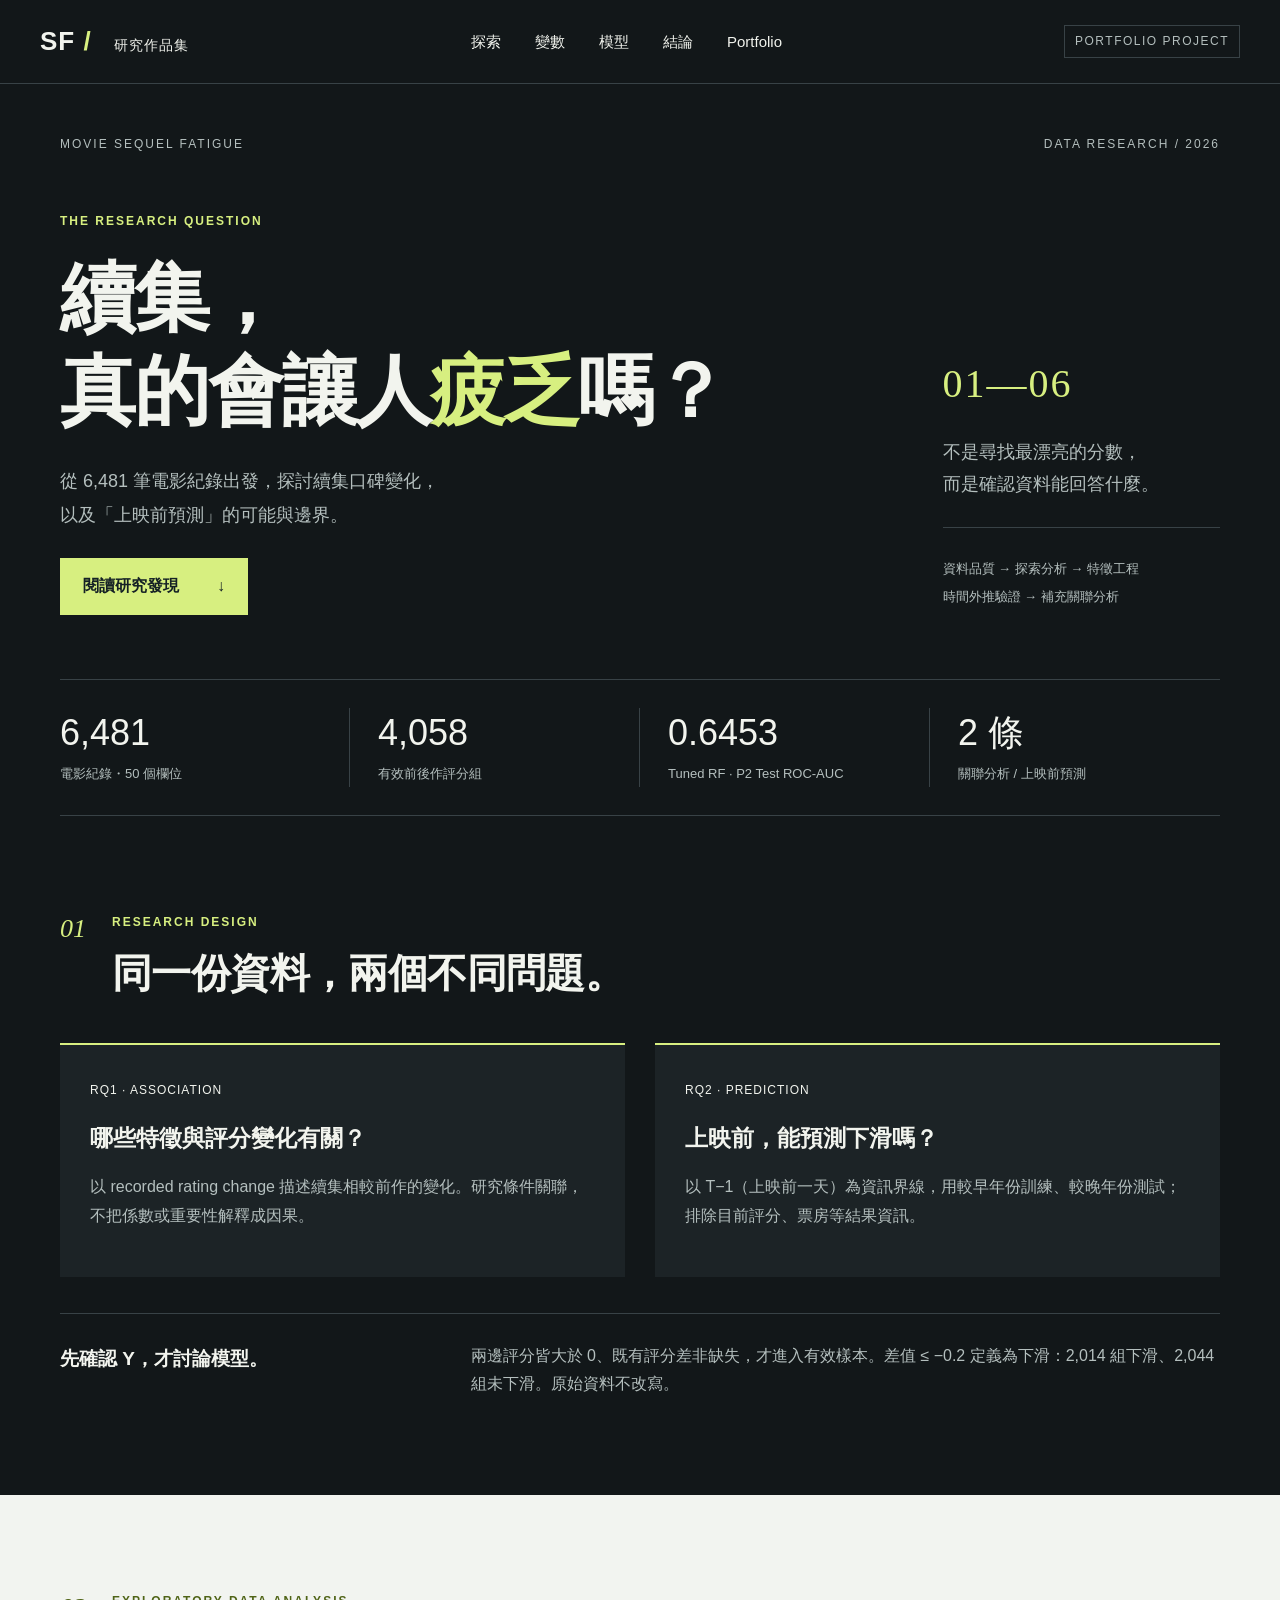
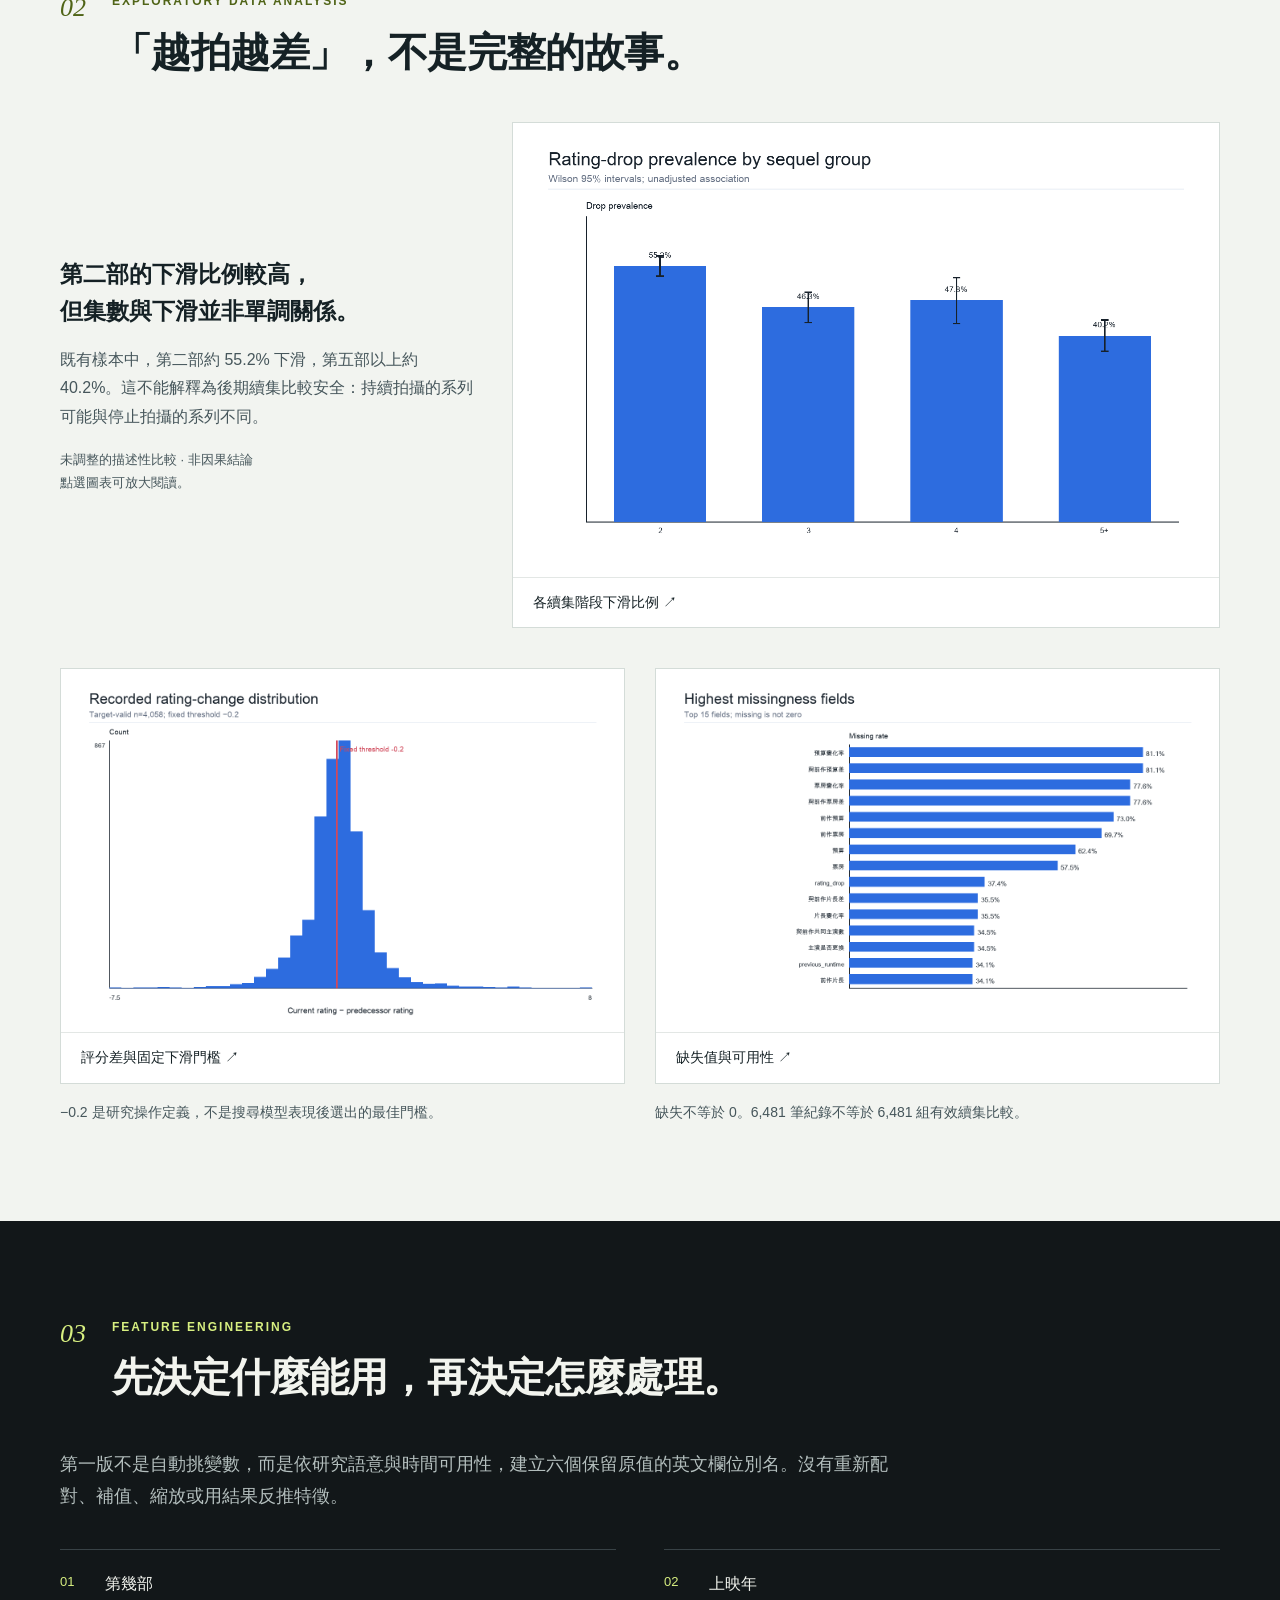
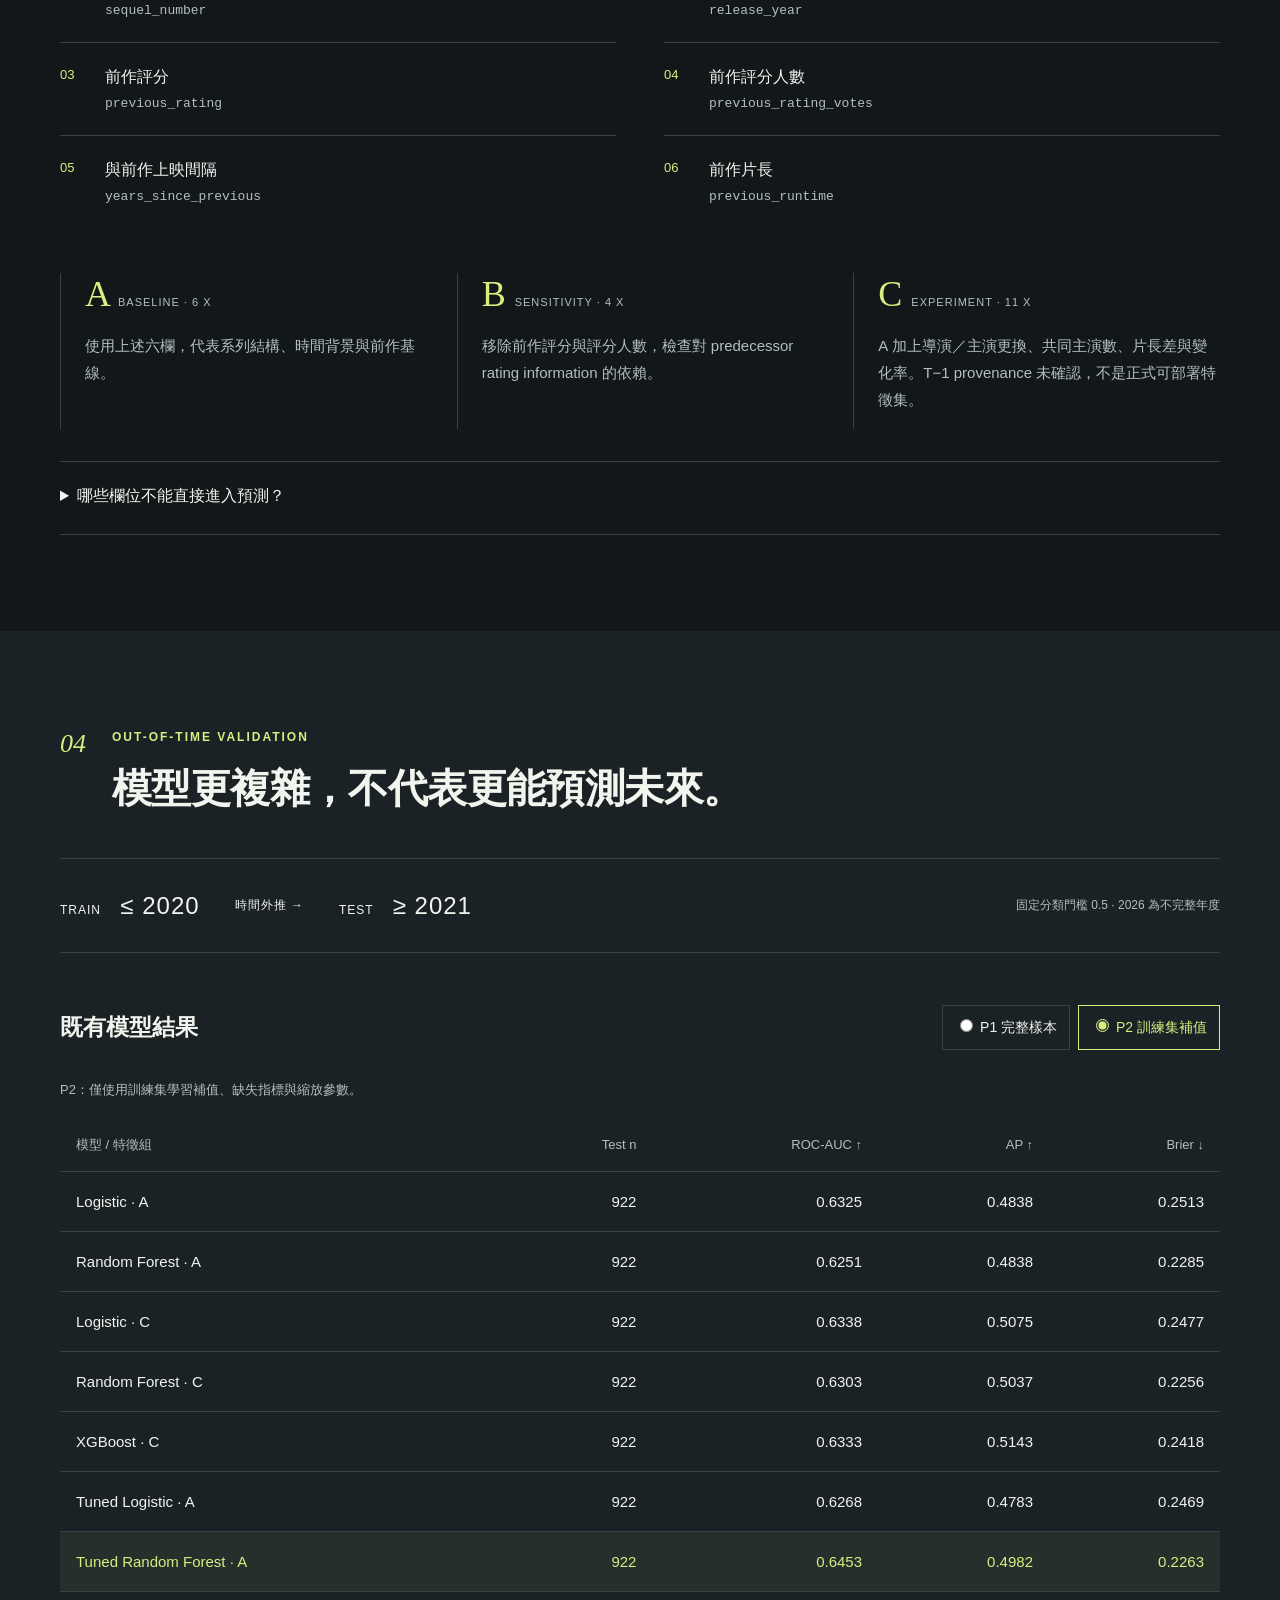
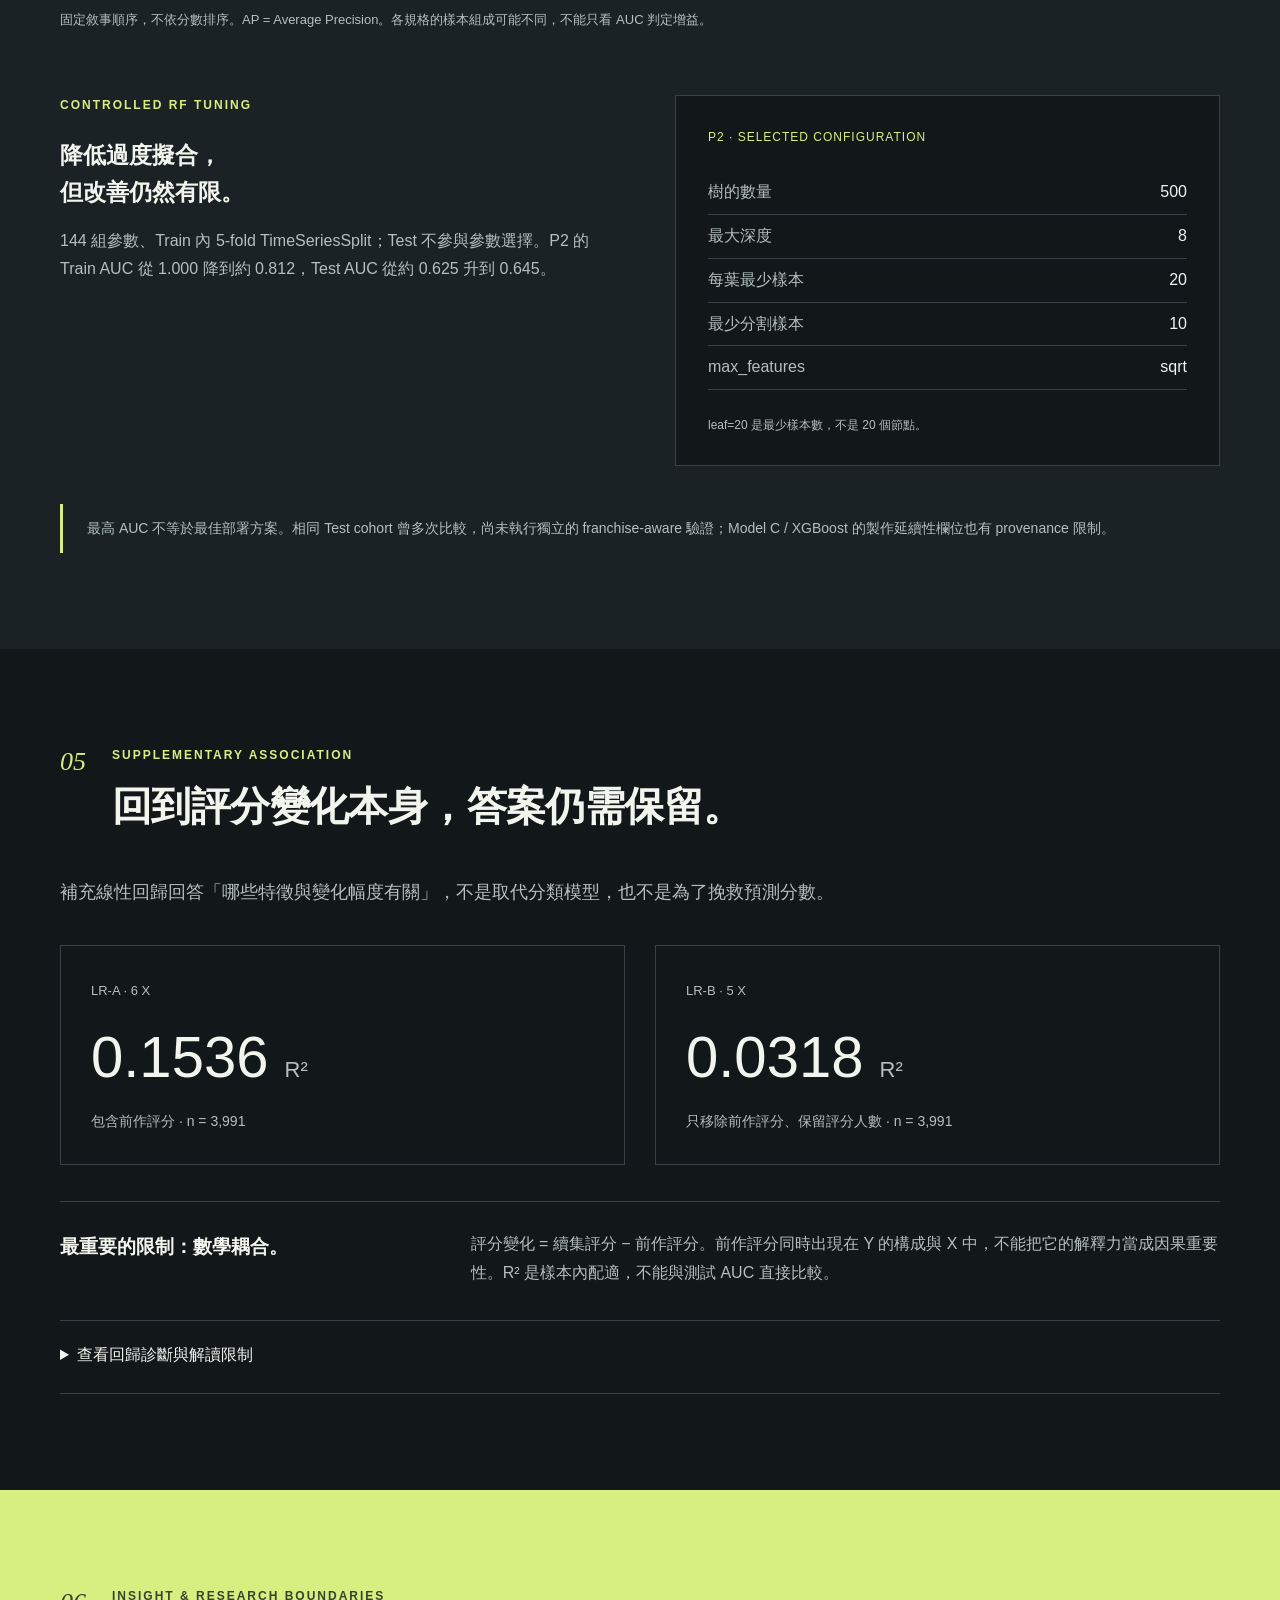
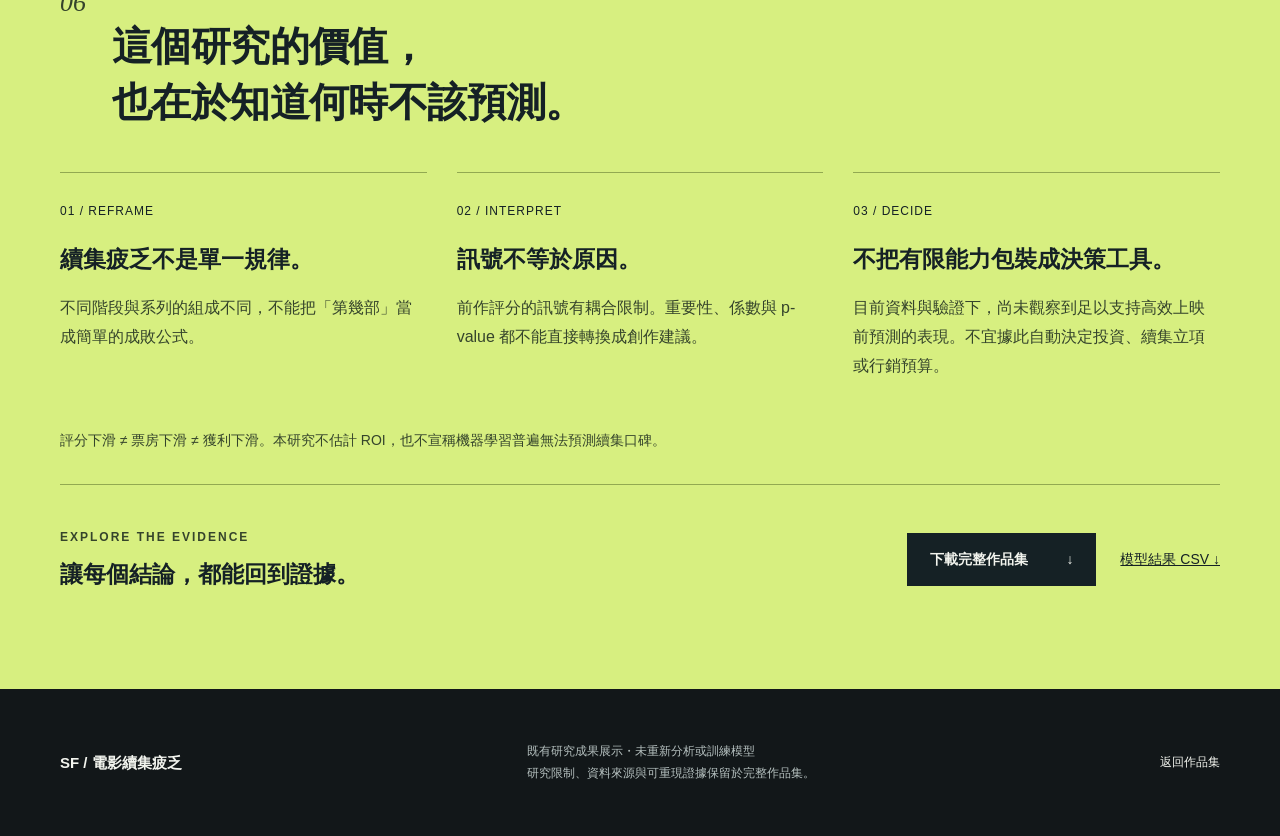
==== projects/movie-sequel-fatigue/index.html @ 96442245 "feat: build personal resume and portfolio website" ====
<!DOCTYPE html>
<html lang="zh-Hant"><head><meta charset="utf-8"><meta name="viewport" content="width=device-width,initial-scale=1"><meta name="description" content="電影續集疲乏資料分析作品集：從資料品質、探索分析到時間外推預測的研究邊界。"><title>電影續集疲乏 — Data Research Portfolio</title><link rel="canonical" href="https://minnggy.github.io/projects/movie-sequel-fatigue/"><meta property="og:type" content="article"><meta property="og:title" content="電影續集疲乏 — Applied ML Research"><meta property="og:description" content="從 6,481 筆電影紀錄探討續集評分變化與上映前預測的可能及邊界。"><link rel="icon" type="image/svg+xml" href="data:image/svg+xml,%3Csvg xmlns='http://www.w3.org/2000/svg' viewBox='0 0 32 32'%3E%3Crect width='32' height='32' rx='6' fill='%23121517'/%3E%3Cpath d='M8 8h16v4H12v3h10v4H12v5H8z' fill='%23d7ef80'/%3E%3C/svg%3E"><link rel="stylesheet" href="style.css"></head>
<body><a class="skip" href="#main">跳至主要內容</a><header><a class="brand" href="../../index.html"><b>SF<span> / </span></b>研究作品集</a><nav aria-label="主要導覽"><a href="#explore">探索</a><a href="#features">變數</a><a href="#models">模型</a><a href="#insight">結論</a><a href="../../index.html">Portfolio</a></nav><span class="preview">PORTFOLIO PROJECT</span></header>
<main id="main"><section class="hero wrap" aria-labelledby="movie-title"><div class="eyebrow">MOVIE SEQUEL FATIGUE <span>DATA RESEARCH / 2026</span></div><div class="hero-grid"><div><p class="chapter">THE RESEARCH QUESTION</p><h1 id="movie-title">續集，<br>真的會讓人<span class="accent">疲乏</span>嗎？</h1><p class="intro">從 6,481 筆電影紀錄出發，探討續集口碑變化，<br class="desktop">以及「上映前預測」的可能與邊界。</p><a class="button" href="#explore">閱讀研究發現 <span>↓</span></a></div><aside class="hero-note" aria-label="研究方法摘要"><div class="big-index">01—06</div><p>不是尋找最漂亮的分數，<br>而是確認資料能回答什麼。</p><div class="note-line"></div><small>資料品質 → 探索分析 → 特徵工程<br>時間外推驗證 → 補充關聯分析</small></aside></div><div class="stats"><div><strong>6,481</strong><span>電影紀錄・50 個欄位</span></div><div><strong>4,058</strong><span>有效前後作評分組</span></div><div><strong>0.6453</strong><span>Tuned RF · P2 Test ROC-AUC</span></div><div><strong>2 條</strong><span>關聯分析 / 上映前預測</span></div></div></section>
<section class="section wrap" id="design"><div class="section-title"><span class="number">01</span><div><p class="chapter">RESEARCH DESIGN</p><h2>同一份資料，兩個不同問題。</h2></div></div><div class="two-col"><article class="text-card"><span class="pill">RQ1 · ASSOCIATION</span><h3>哪些特徵與評分變化有關？</h3><p>以 recorded rating change 描述續集相較前作的變化。研究條件關聯，不把係數或重要性解釋成因果。</p></article><article class="text-card"><span class="pill">RQ2 · PREDICTION</span><h3>上映前，能預測下滑嗎？</h3><p>以 T−1（上映前一天）為資訊界線，用較早年份訓練、較晚年份測試；排除目前評分、票房等結果資訊。</p></article></div><div class="rule"><strong>先確認 Y，才討論模型。</strong><p>兩邊評分皆大於 0、既有評分差非缺失，才進入有效樣本。差值 ≤ −0.2 定義為下滑：2,014 組下滑、2,044 組未下滑。原始資料不改寫。</p></div></section>
<section class="section light" id="explore"><div class="wrap"><div class="section-title"><span class="number">02</span><div><p class="chapter">EXPLORATORY DATA ANALYSIS</p><h2>「越拍越差」，不是完整的故事。</h2></div></div><div class="chart-layout"><div class="chart-copy"><h3>第二部的下滑比例較高，<br>但集數與下滑並非單調關係。</h3><p>既有樣本中，第二部約 55.2% 下滑，第五部以上約 40.2%。這不能解釋為後期續集比較安全：持續拍攝的系列可能與停止拍攝的系列不同。</p><p class="source">未調整的描述性比較 · 非因果結論<br>點選圖表可放大閱讀。</p></div><button type="button" class="chart" data-zoom="assets/09_sequel_group_drop_prevalence.png" aria-label="放大各續集階段的下滑比例圖"><img src="assets/09_sequel_group_drop_prevalence.png" width="1400" height="900" alt="第二部下滑約55.2%、第三部46.3%、第四部47.8%、第五部以上40.2%；含Wilson 95%區間"><span>各續集階段下滑比例 ↗</span></button></div><div class="two-col chart-row"><figure><button type="button" class="chart" data-zoom="assets/05_rating_change_distribution.png" aria-label="放大評分差分布"><img loading="lazy" src="assets/05_rating_change_distribution.png" alt="既有評分差分布，標記固定負0.2門檻"><span>評分差與固定下滑門檻 ↗</span></button><figcaption>−0.2 是研究操作定義，不是搜尋模型表現後選出的最佳門檻。</figcaption></figure><figure><button type="button" class="chart" data-zoom="assets/04_missingness_overview.png" aria-label="放大缺失值概況"><img loading="lazy" src="assets/04_missingness_overview.png" alt="各欄位缺失值概況"><span>缺失值與可用性 ↗</span></button><figcaption>缺失不等於 0。6,481 筆紀錄不等於 6,481 組有效續集比較。</figcaption></figure></div></div></section>
<section class="section wrap" id="features"><div class="section-title"><span class="number">03</span><div><p class="chapter">FEATURE ENGINEERING</p><h2>先決定什麼能用，再決定怎麼處理。</h2></div></div><p class="lead">第一版不是自動挑變數，而是依研究語意與時間可用性，建立六個保留原值的英文欄位別名。沒有重新配對、補值、縮放或用結果反推特徵。</p><div class="feature-list"><div><span>01</span><strong>第幾部</strong><code>sequel_number</code></div><div><span>02</span><strong>上映年</strong><code>release_year</code></div><div><span>03</span><strong>前作評分</strong><code>previous_rating</code></div><div><span>04</span><strong>前作評分人數</strong><code>previous_rating_votes</code></div><div><span>05</span><strong>與前作上映間隔</strong><code>years_since_previous</code></div><div><span>06</span><strong>前作片長</strong><code>previous_runtime</code></div></div><div class="three-col model-cards"><article><b>A <small>BASELINE · 6 X</small></b><p>使用上述六欄，代表系列結構、時間背景與前作基線。</p></article><article><b>B <small>SENSITIVITY · 4 X</small></b><p>移除前作評分與評分人數，檢查對 predecessor rating information 的依賴。</p></article><article><b>C <small>EXPERIMENT · 11 X</small></b><p>A 加上導演／主演更換、共同主演數、片長差與變化率。T−1 provenance 未確認，不是正式可部署特徵集。</p></article></div><details><summary>哪些欄位不能直接進入預測？</summary><p>目前評分、評分人數、人氣、票房、rating change、target flags 與 legacy target 不能作為 X。系列 ID 僅作分組識別；財務定義與製作延續性的時間來源仍有限制。前作評分具有數學耦合，必須搭配敏感度解釋。</p></details></section>
<section class="section models" id="models"><div class="wrap"><div class="section-title"><span class="number">04</span><div><p class="chapter">OUT-OF-TIME VALIDATION</p><h2>模型更複雜，不代表更能預測未來。</h2></div></div><div class="split-band"><span>TRAIN <strong>≤ 2020</strong></span><span class="split-divider">時間外推 →</span><span>TEST <strong>≥ 2021</strong></span><small>固定分類門檻 0.5 · 2026 為不完整年度</small></div><div class="table-head"><h3>既有模型結果</h3><fieldset><legend class="sr-only">Preprocessing strategy</legend><label><input type="radio" name="strategy" value="P1"> P1 完整樣本</label><label><input type="radio" name="strategy" value="P2" checked> P2 訓練集補值</label></fieldset></div><p id="strategy-note" class="source" aria-live="polite">P2：僅使用訓練集學習補值、缺失指標與縮放參數。</p><section class="table-scroll" tabindex="0" aria-label="模型測試結果，可橫向捲動"><table><thead><tr><th>模型 / 特徵組</th><th>Test n</th><th>ROC-AUC ↑</th><th>AP ↑</th><th>Brier ↓</th></tr></thead><tbody id="results"></tbody></table></section><p class="source">固定敘事順序，不依分數排序。AP = Average Precision。各規格的樣本組成可能不同，不能只看 AUC 判定增益。</p><div class="two-col tuning"><div><p class="chapter">CONTROLLED RF TUNING</p><h3>降低過度擬合，<br>但改善仍然有限。</h3><p>144 組參數、Train 內 5-fold TimeSeriesSplit；Test 不參與參數選擇。P2 的 Train AUC 從 1.000 降到約 0.812，Test AUC 從約 0.625 升到 0.645。</p></div><div class="parameter-box"><span>P2 · SELECTED CONFIGURATION</span><dl><div><dt>樹的數量</dt><dd>500</dd></div><div><dt>最大深度</dt><dd>8</dd></div><div><dt>每葉最少樣本</dt><dd>20</dd></div><div><dt>最少分割樣本</dt><dd>10</dd></div><div><dt>max_features</dt><dd>sqrt</dd></div></dl><small>leaf=20 是最少樣本數，不是 20 個節點。</small></div></div><aside class="caution" aria-label="模型限制">最高 AUC 不等於最佳部署方案。相同 Test cohort 曾多次比較，尚未執行獨立的 franchise-aware 驗證；Model C / XGBoost 的製作延續性欄位也有 provenance 限制。</aside></div></section>
<section class="section wrap" id="association"><div class="section-title"><span class="number">05</span><div><p class="chapter">SUPPLEMENTARY ASSOCIATION</p><h2>回到評分變化本身，答案仍需保留。</h2></div></div><p class="lead">補充線性回歸回答「哪些特徵與變化幅度有關」，不是取代分類模型，也不是為了挽救預測分數。</p><div class="two-col fit-cards"><article><span>LR-A · 6 X</span><strong>0.1536 <small>R²</small></strong><p>包含前作評分 · n = 3,991</p></article><article><span>LR-B · 5 X</span><strong>0.0318 <small>R²</small></strong><p>只移除前作評分、保留評分人數 · n = 3,991</p></article></div><div class="rule"><strong>最重要的限制：數學耦合。</strong><p>評分變化 = 續集評分 − 前作評分。前作評分同時出現在 Y 的構成與 X 中，不能把它的解釋力當成因果重要性。R² 是樣本內配適，不能與測試 AUC 直接比較。</p></div><details><summary>查看回歸診斷與解讀限制</summary><p>既有診斷顯示異質變異、厚尾殘差、高影響觀測與同系列重複資料。小 p-value 不等於重要效果，低 R² 也不等於不存在關聯。</p><button type="button" class="chart" data-zoom="assets/lr_a_diagnostics.png" aria-label="放大線性回歸诊斷圖"><img loading="lazy" src="assets/lr_a_diagnostics.png" alt="LR-A residual versus fitted、Q-Q與影響值等診斷圖"></button></details></section>
<section class="section conclusion" id="insight"><div class="wrap"><div class="section-title"><span class="number">06</span><div><p class="chapter">INSIGHT &amp; RESEARCH BOUNDARIES</p><h2>這個研究的價值，<br>也在於知道何時不該預測。</h2></div></div><div class="three-col"><article><span>01 / REFRAME</span><h3>續集疲乏不是單一規律。</h3><p>不同階段與系列的組成不同，不能把「第幾部」當成簡單的成敗公式。</p></article><article><span>02 / INTERPRET</span><h3>訊號不等於原因。</h3><p>前作評分的訊號有耦合限制。重要性、係數與 p-value 都不能直接轉換成創作建議。</p></article><article><span>03 / DECIDE</span><h3>不把有限能力包裝成決策工具。</h3><p>目前資料與驗證下，尚未觀察到足以支持高效上映前預測的表現。不宜據此自動決定投資、續集立項或行銷預算。</p></article></div><p class="conclusion-note">評分下滑 ≠ 票房下滑 ≠ 獲利下滑。本研究不估計 ROI，也不宣稱機器學習普遍無法預測續集口碑。</p><div class="downloads"><div><p class="chapter">EXPLORE THE EVIDENCE</p><h3>讓每個結論，都能回到證據。</h3></div><a class="button" href="downloads/movie_sequel_fatigue_portfolio_v1.zip" download>下載完整作品集 <span>↓</span></a><a class="text-link" href="downloads/portfolio_model_comparison.csv" download>模型結果 CSV ↓</a></div></div></section></main>
<footer class="wrap"><b>SF / 電影續集疲乏</b><p>既有研究成果展示・未重新分析或訓練模型<br>研究限制、資料來源與可重現證據保留於完整作品集。</p><a href="../../index.html">返回作品集</a></footer><dialog id="zoom"><form method="dialog"><button type="submit" class="close" aria-label="關閉放大圖">關閉 ×</button></form><img id="zoom-image" src="assets/09_sequel_group_drop_prevalence.png" alt=""><p>原始研究圖表 · 按 Esc 或關閉返回</p></dialog><script src="results.js"></script><script src="app.js"></script></body></html>
---- projects/movie-sequel-fatigue/style.css ----
:root{--bg:#121719;--panel:#1c2326;--ink:#f2f4ee;--muted:#b4bfbe;--line:#384246;--accent:#d7ef80;--light:#f2f4f0;--dark:#152125}*{box-sizing:border-box}html{scroll-behavior:smooth;scroll-padding-top:100px}body{margin:0;background:var(--bg);color:var(--ink);font-family:-apple-system,BlinkMacSystemFont,"PingFang TC","Noto Sans TC",sans-serif;font-size:16px;line-height:1.8}a{color:inherit;text-decoration:none}button,input,summary{cursor:pointer}button{font:inherit}a,button,summary{transition:background .18s,color .18s}a:focus-visible,button:focus-visible,summary:focus-visible,input:focus-visible,[tabindex]:focus-visible{outline:3px solid #7fafff;outline-offset:5px}a:hover{color:var(--accent)}.wrap{max-width:1240px;margin:auto;padding-left:40px;padding-right:40px}header{height:84px;display:flex;align-items:center;justify-content:space-between;padding:0 40px;border-bottom:1px solid var(--line);background:var(--bg);position:sticky;top:0;z-index:4}.brand{font-size:14px;letter-spacing:1px}.brand b{font-size:26px;margin-right:14px}.brand span{color:var(--accent)}nav{display:flex;gap:34px}nav a{padding:12px 0;font-size:15px}.preview{font-size:12px;letter-spacing:1.5px;color:var(--muted);border:1px solid var(--line);padding:5px 10px}.hero{padding-top:50px;padding-bottom:0}.eyebrow{display:flex;justify-content:space-between;font-size:12px;letter-spacing:2px;color:var(--muted)}.hero-grid{display:grid;grid-template-columns:3fr 1fr;gap:50px;align-items:end;padding:55px 0 64px}.chapter{font-size:12px;letter-spacing:2px;color:var(--accent);margin:0 0 20px;font-weight:600}h1{font-size:clamp(44px,5.9vw,78px);line-height:1.23;letter-spacing:-2px;margin:0;font-weight:750}.accent{color:var(--accent)}.intro{color:var(--muted);margin:26px 0;font-size:18px;line-height:1.9}.button{display:inline-flex;align-items:center;gap:38px;padding:13px 22px;background:var(--accent);color:var(--dark);font-weight:650;border:1px solid var(--accent)}.button:hover{background:#e9ffab;color:var(--dark)}.hero-note{padding-bottom:4px}.big-index{font-size:40px;font-family:Georgia,serif;color:var(--accent);letter-spacing:2px}.hero-note p{font-size:18px}.hero-note small{font-size:13px;color:var(--muted)}.note-line{height:1px;background:var(--line);margin:26px 0}.stats{border-top:1px solid var(--line);border-bottom:1px solid var(--line);display:grid;grid-template-columns:repeat(4,1fr);padding:28px 0}.stats div{padding:0 28px;border-right:1px solid var(--line)}.stats div:first-child{padding-left:0}.stats div:last-child{border:0}.stats strong{display:block;font-size:36px;line-height:1.4;font-weight:500;font-variant-numeric:tabular-nums}.stats span{font-size:13px;color:var(--muted)}.section{padding-top:96px;padding-bottom:96px}.section-title{display:flex;align-items:flex-start;gap:26px;margin-bottom:42px}.number{font:italic 26px Georgia,serif;color:var(--accent);padding-top:2px}.section-title .chapter{margin-bottom:12px}h2{font-size:clamp(28px,3.1vw,42px);line-height:1.4;font-weight:600;margin:0;letter-spacing:-.6px}h3{font-size:23px;line-height:1.6;font-weight:600;margin:16px 0}.two-col{display:grid;grid-template-columns:1fr 1fr;gap:30px}.three-col{display:grid;grid-template-columns:repeat(3,1fr);gap:30px}.text-card{padding:30px;background:var(--panel);border-top:2px solid var(--accent)}p{margin:16px 0;color:var(--muted)}.pill{font-size:12px;letter-spacing:1px}.rule{display:grid;grid-template-columns:1fr 2fr;gap:36px;border-top:1px solid var(--line);padding-top:28px;margin-top:36px}.rule strong{font-size:19px}.rule p{margin:0}.light{background:var(--light);color:var(--dark)}.light .chapter,.light .number{color:#506417}.light p{color:#46565b}.chart-layout{display:grid;grid-template-columns:1fr 1.7fr;gap:36px;align-items:center}.source{font-size:13px;line-height:1.8;color:var(--muted)}.chart{width:100%;background:white;border:1px solid #d4dcd8;padding:0;display:block;text-align:left;color:var(--dark)}.chart img{display:block;width:100%;height:auto}.chart span{display:block;padding:12px 20px;border-top:1px solid #e3e7e5;font-size:14px}.chart:hover{border-color:#53672a;box-shadow:0 8px 22px #14202510}.chart-row{margin-top:40px}.chart-row figure{margin:0}.chart-row .chart img{aspect-ratio:1.55;object-fit:contain}.chart-row figcaption{font-size:14px;color:#46565b;margin-top:16px}.lead{max-width:850px;font-size:18px;margin-bottom:36px}.feature-list{display:grid;grid-template-columns:1fr 1fr;column-gap:48px}.feature-list>div{display:grid;grid-template-columns:30px 1fr;gap:0 15px;padding:20px 0;border-top:1px solid var(--line)}.feature-list span{grid-row:span 2;color:var(--accent);font-size:13px}.feature-list strong{font-weight:500}.feature-list code{font-size:13px;color:var(--muted);overflow-wrap:anywhere}.model-cards{margin-top:45px}.model-cards article{border-left:1px solid var(--line);padding-left:24px}.model-cards b{font:36px Georgia,serif;color:var(--accent)}.model-cards small{font:11px -apple-system,sans-serif;color:var(--muted);letter-spacing:1px}.model-cards p{font-size:15px}.models{background:#1a2225}details{margin-top:32px;border-top:1px solid var(--line);border-bottom:1px solid var(--line);padding:20px 0}summary{min-height:32px}details p{max-width:950px}.split-band{display:flex;gap:35px;align-items:center;border-block:1px solid var(--line);padding:25px 0;margin-bottom:40px}.split-band>span{font-size:12px;letter-spacing:1px}.split-band strong{font-size:24px;margin-left:15px;font-weight:500}.split-band small{margin-left:auto;color:var(--muted);font-size:12px}.table-head{display:flex;align-items:center;justify-content:space-between;gap:20px}fieldset{border:0;display:flex;gap:8px;padding:0;margin:0}fieldset label{font-size:14px;border:1px solid var(--line);padding:9px 12px;cursor:pointer}fieldset label:has(input:checked){color:var(--accent);border-color:var(--accent)}input{accent-color:var(--accent)}.table-scroll{overflow:auto}table{width:100%;border-collapse:collapse;font-variant-numeric:tabular-nums;white-space:nowrap}th{text-align:left;font-size:13px;color:var(--muted);font-weight:400;padding:15px 16px;border-bottom:1px solid var(--line)}td{padding:16px;font-size:15px;border-bottom:1px solid var(--line)}th:not(:first-child),td:not(:first-child){text-align:right}tr.highlight{background:#d7ef8010;color:var(--accent)}.tuning{margin-top:64px;gap:70px}.parameter-box{padding:26px 32px;background:var(--bg);border:1px solid var(--line)}.parameter-box>span{font-size:12px;letter-spacing:1px;color:var(--accent)}dl{margin:20px 0}dl>div{display:flex;justify-content:space-between;border-bottom:1px solid var(--line);padding:7px 0}dt{color:var(--muted)}dd{margin:0}.parameter-box small{font-size:12px;color:var(--muted)}.caution{margin-top:38px;border-left:3px solid var(--accent);padding:12px 24px;font-size:14px;color:var(--muted)}.fit-cards article{padding:30px;border:1px solid var(--line)}.fit-cards article>span{font-size:13px;color:var(--muted)}.fit-cards strong{display:block;font-size:58px;font-weight:400;font-variant-numeric:tabular-nums}.fit-cards small{font-size:22px;color:var(--muted)}.fit-cards p{font-size:14px;margin:0}.conclusion{background:var(--accent);color:var(--dark)}.conclusion .chapter,.conclusion .number,.conclusion p{color:#35442b}.conclusion article>span{font-size:12px;letter-spacing:1px}.conclusion article{border-top:1px solid #92a951;padding-top:23px}.conclusion .conclusion-note{border-bottom:1px solid #92a951;padding-bottom:30px;margin-top:32px;font-size:14px}.downloads{display:flex;align-items:center;gap:24px;margin-top:42px}.downloads>div{margin-right:auto}.downloads h3{margin:0}.downloads .chapter{margin-bottom:8px}.downloads .button{background:var(--dark);color:var(--ink);border-color:var(--dark);font-size:14px}.text-link{font-size:14px;text-decoration:underline}.conclusion a:hover{color:#4b611c}.conclusion .button:hover{background:#33423d;color:white}footer{display:flex;align-items:center;justify-content:space-between;gap:30px;padding-top:36px;padding-bottom:36px}footer b{font-size:15px}footer p,footer a{font-size:12px}dialog{background:#fff;color:var(--dark);border:0;padding:16px;max-width:96vw;width:1400px;max-height:94vh}dialog::backdrop{background:#000c}dialog img{display:block;width:100%;height:auto}dialog p{color:#46565b;font-size:13px}dialog form{position:sticky;top:0;text-align:right}.close{background:var(--bg);color:white;border:0;padding:10px 22px;min-height:44px}.sr-only,.skip{position:absolute;width:1px;height:1px;overflow:hidden;clip-path:inset(50%)}.skip:focus{position:fixed;width:auto;height:auto;clip-path:none;top:10px;left:10px;z-index:10;background:var(--accent);color:var(--dark);padding:10px}@media(max-width:800px){.wrap{padding-left:24px;padding-right:24px}header{padding:0 24px;height:72px}.preview{display:none}nav{gap:18px}.hero-grid{grid-template-columns:1fr;gap:25px;padding:35px 0 40px}.hero-note{display:none}.stats{grid-template-columns:1fr 1fr;row-gap:28px}.stats div{padding:0 20px}.stats div:nth-child(3){padding-left:0}.stats div:nth-child(2){border:0}.stats strong{font-size:30px}.section{padding-top:60px;padding-bottom:60px}.section-title{gap:16px;margin-bottom:28px}.chart-layout,.three-col,.tuning{grid-template-columns:1fr;gap:24px}.chart-copy h3 br{display:none}.two-col{gap:20px}.rule{grid-template-columns:1fr;gap:10px}.split-band{flex-wrap:wrap;gap:16px}.split-band small{margin:0;width:100%}.table-head{display:block}fieldset{flex-wrap:wrap}.downloads{flex-wrap:wrap}.downloads>div{width:100%}.fit-cards strong{font-size:42px}footer{flex-wrap:wrap}.eyebrow span{display:none}}@media(max-width:520px){header{padding:0 18px}.brand{font-size:12px}.brand b{font-size:22px;margin-right:5px}nav{gap:14px}nav a{font-size:13px;min-height:44px}.wrap{padding-left:20px;padding-right:20px}h1{font-size:46px;letter-spacing:-1px}.intro{font-size:16px}.desktop{display:none}.two-col,.feature-list{grid-template-columns:1fr}.section-title h2{font-size:27px}.stats span{font-size:12px}.fit-cards{grid-template-columns:1fr 1fr;gap:10px}.fit-cards article{padding:20px 12px}.fit-cards strong{font-size:34px}.fit-cards p{font-size:12px}.text-card{padding:24px}.split-band strong{font-size:22px;margin-left:8px}.split-divider{font-size:11px!important}.parameter-box{padding:22px}.downloads .button{gap:16px}.hero{padding-top:30px}.feature-list>div{padding:16px 0}}@media(prefers-reduced-motion:reduce){html{scroll-behavior:auto}*{transition:none!important}}
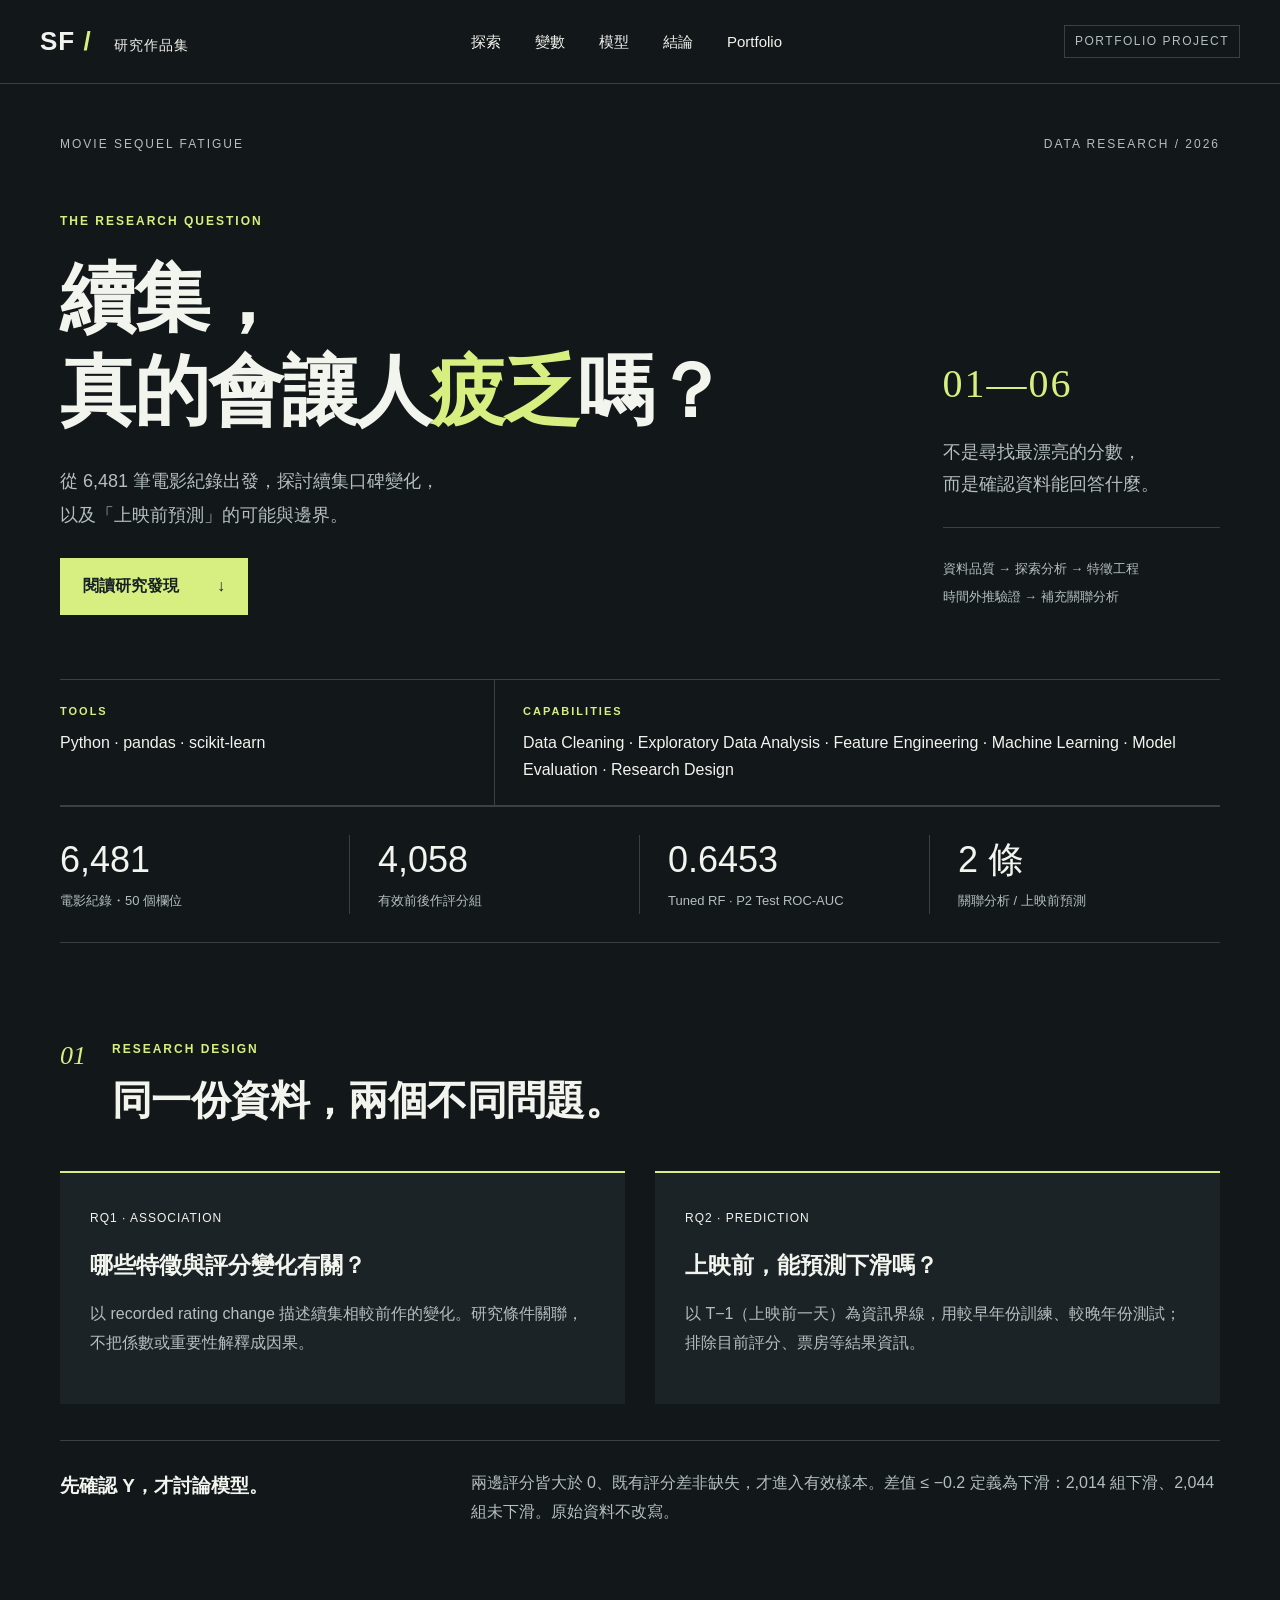
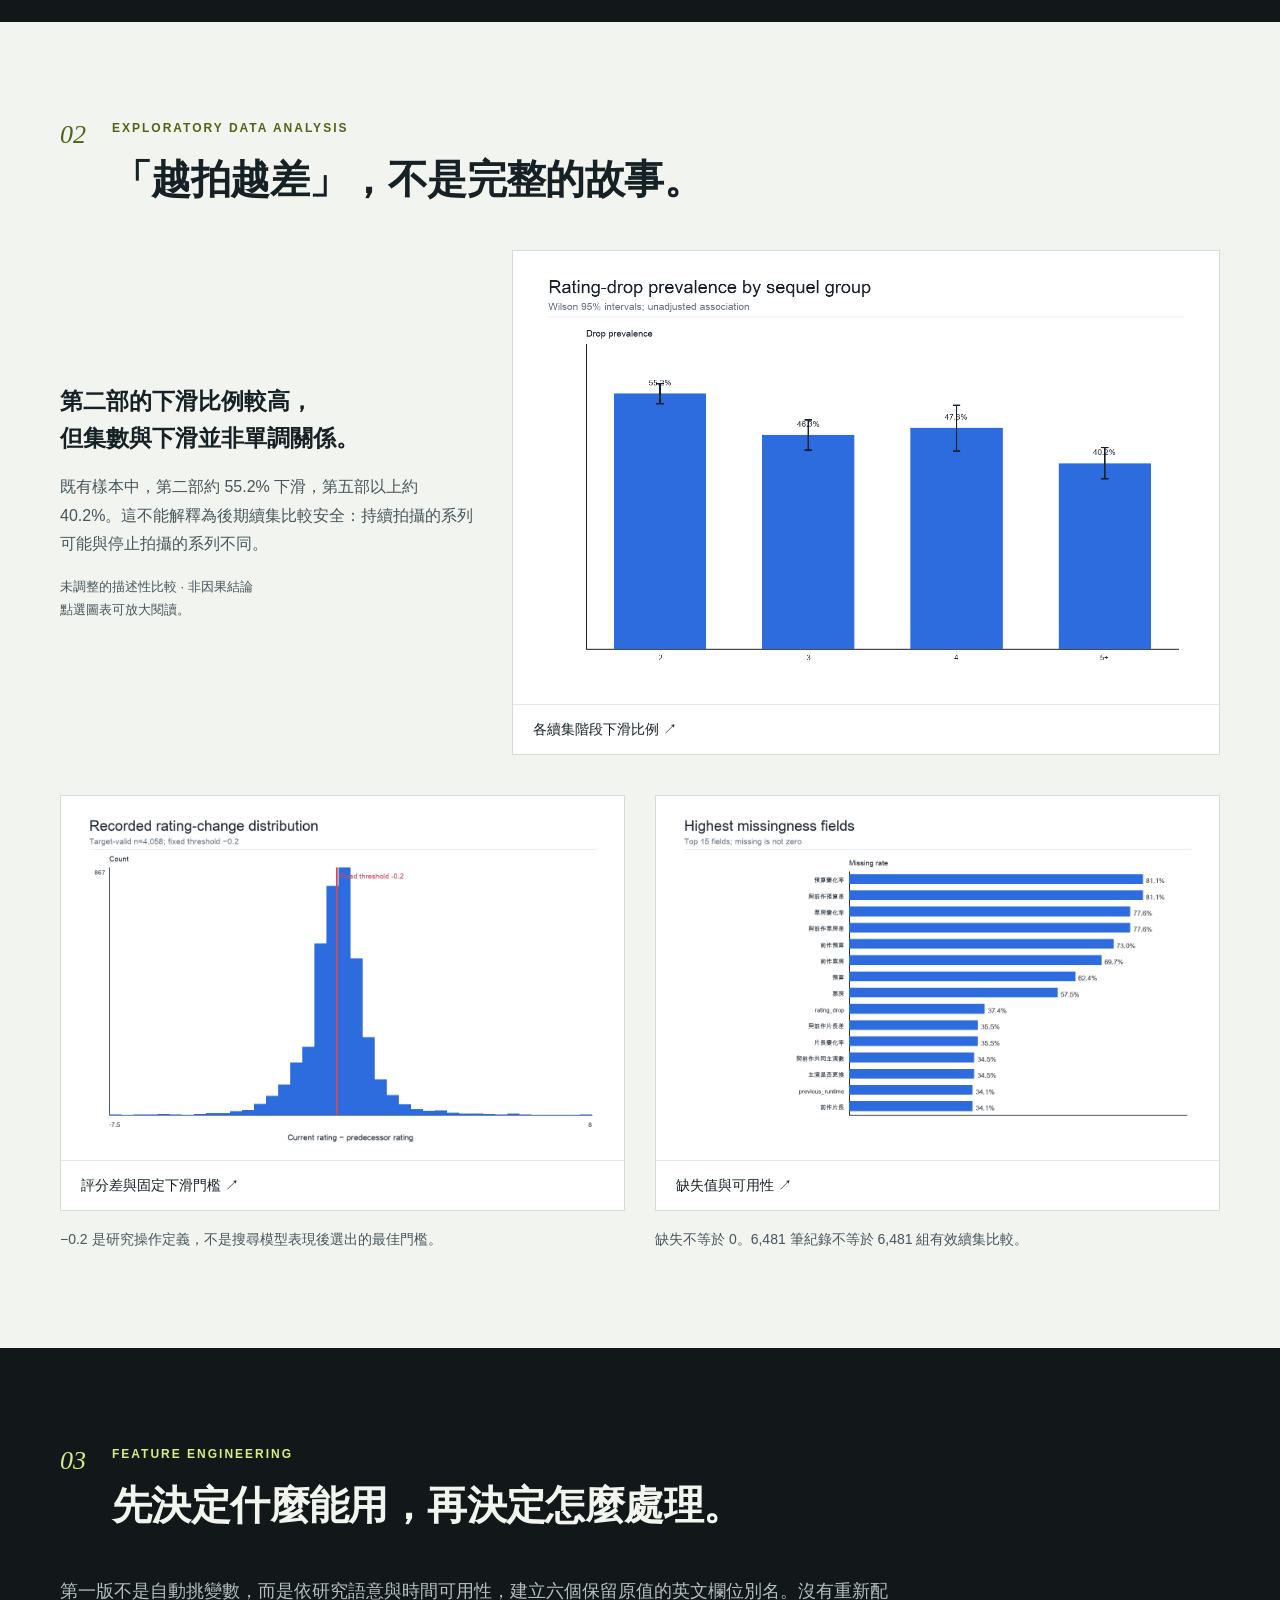
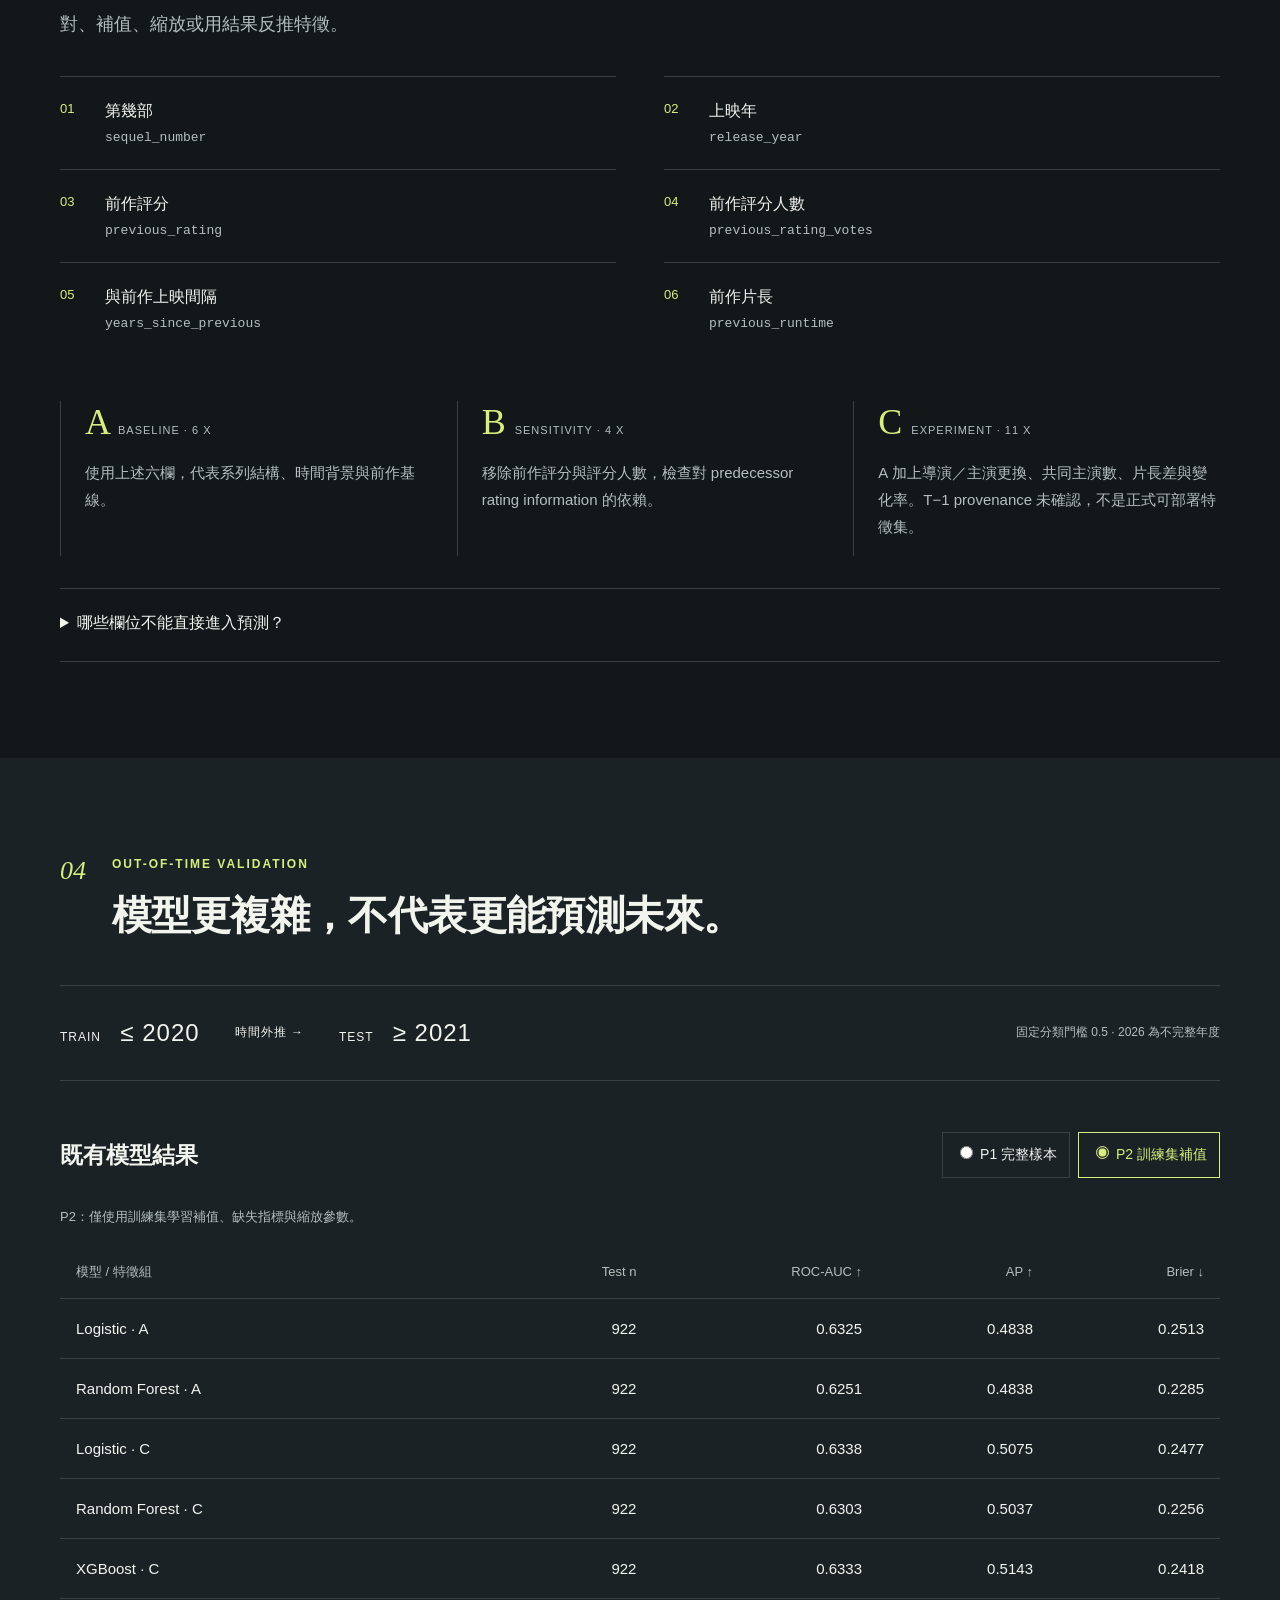
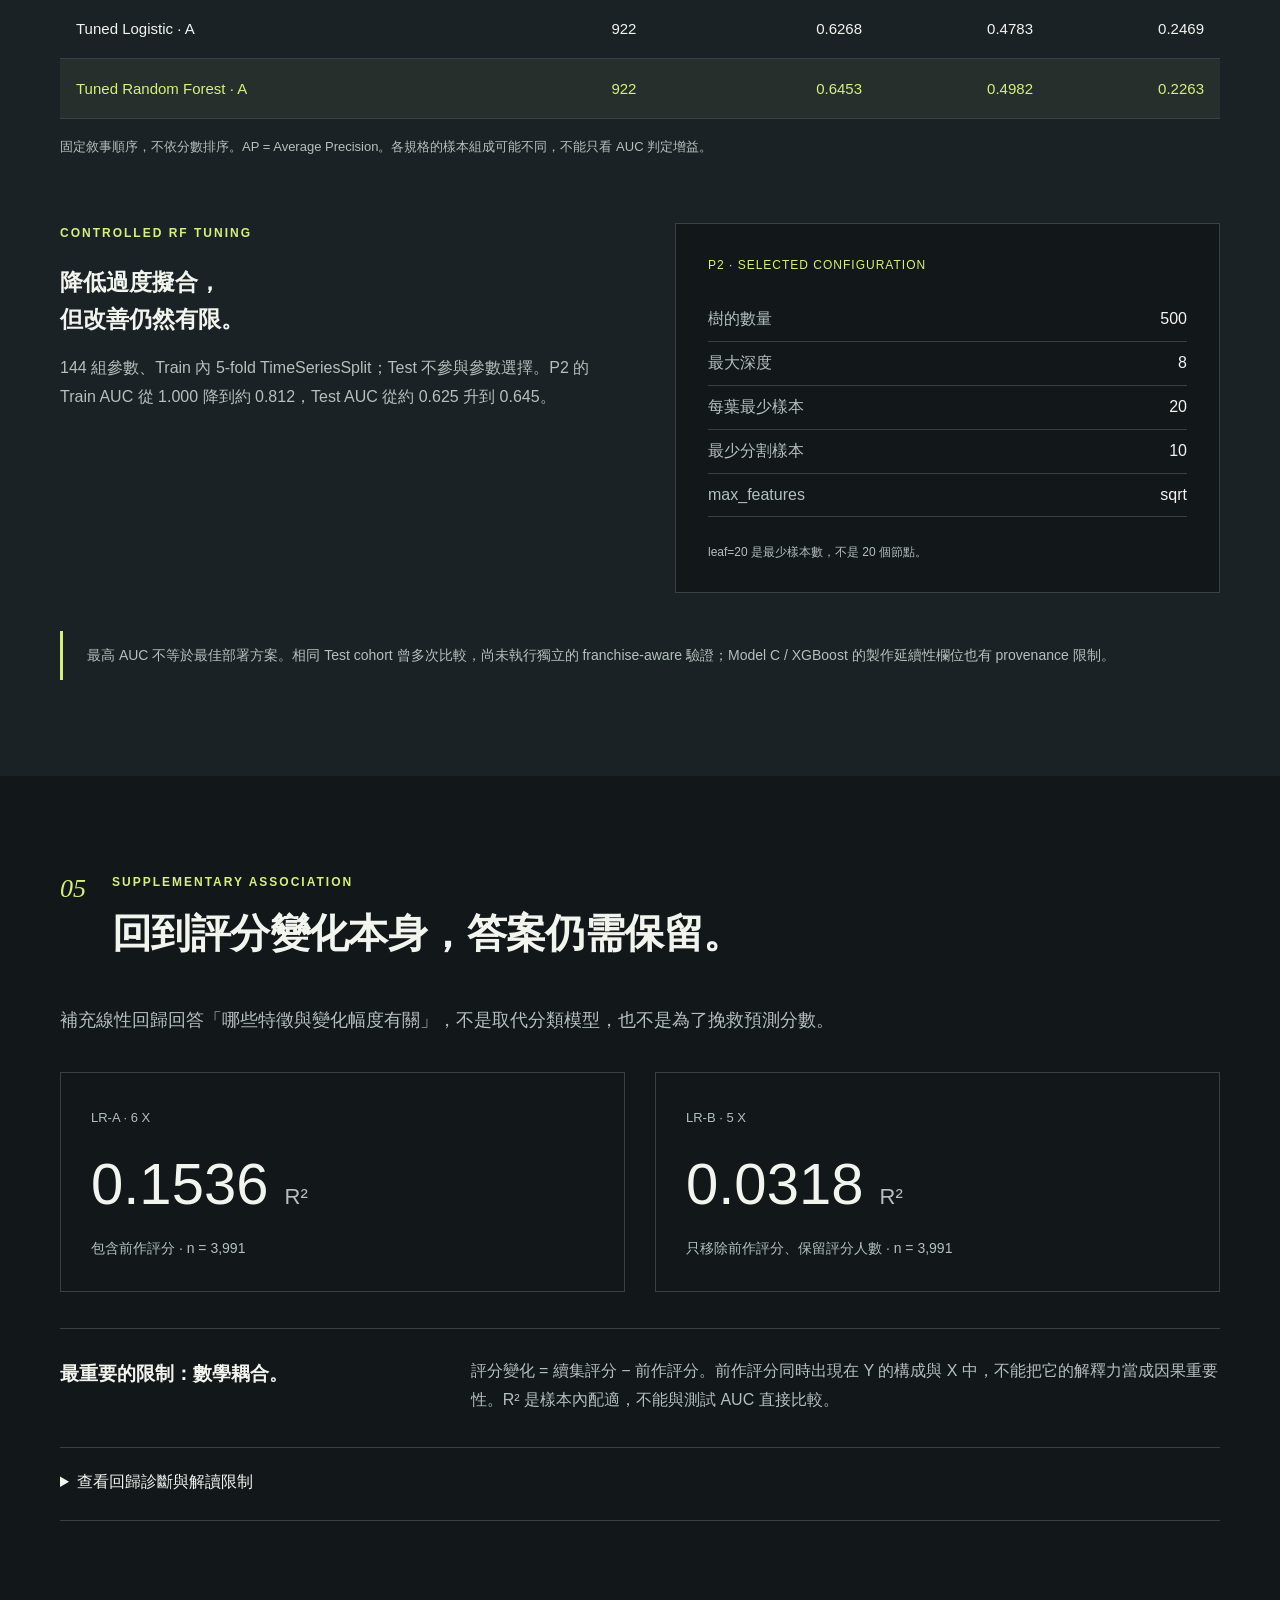
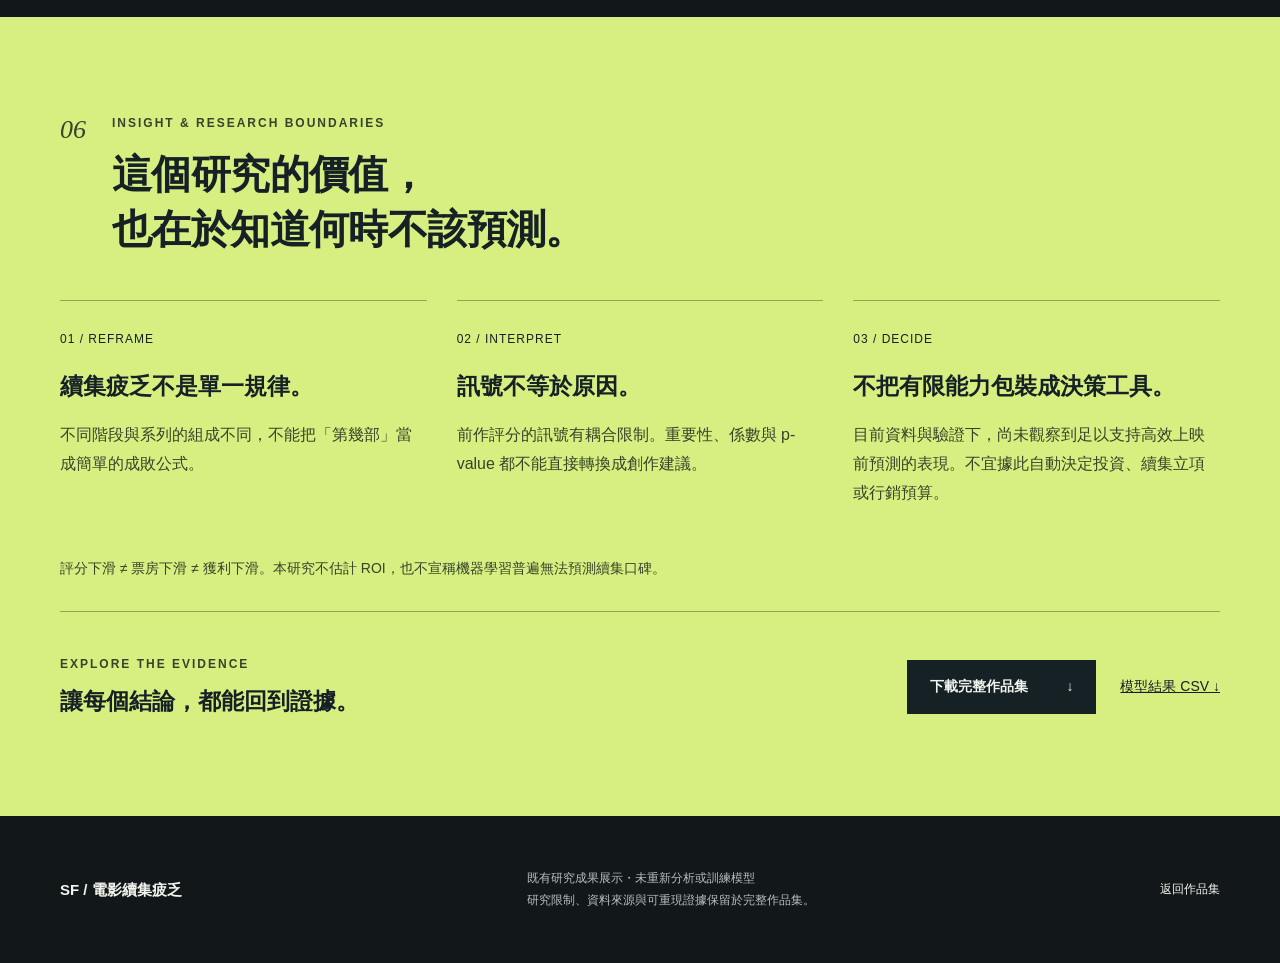
==== commit 864048b3: "feat: expand portfolio case studies" ====
--- a/projects/movie-sequel-fatigue/index.html
+++ b/projects/movie-sequel-fatigue/index.html
@@ -1,7 +1,7 @@
 <!DOCTYPE html>
-<html lang="zh-Hant"><head><meta charset="utf-8"><meta name="viewport" content="width=device-width,initial-scale=1"><meta name="description" content="電影續集疲乏資料分析作品集：從資料品質、探索分析到時間外推預測的研究邊界。"><title>電影續集疲乏 — Data Research Portfolio</title><link rel="canonical" href="https://minnggy.github.io/projects/movie-sequel-fatigue/"><meta property="og:type" content="article"><meta property="og:title" content="電影續集疲乏 — Applied ML Research"><meta property="og:description" content="從 6,481 筆電影紀錄探討續集評分變化與上映前預測的可能及邊界。"><link rel="icon" type="image/svg+xml" href="data:image/svg+xml,%3Csvg xmlns='http://www.w3.org/2000/svg' viewBox='0 0 32 32'%3E%3Crect width='32' height='32' rx='6' fill='%23121517'/%3E%3Cpath d='M8 8h16v4H12v3h10v4H12v5H8z' fill='%23d7ef80'/%3E%3C/svg%3E"><link rel="stylesheet" href="style.css"></head>
+<html lang="zh-Hant"><head><meta charset="utf-8"><meta name="viewport" content="width=device-width,initial-scale=1"><meta name="description" content="電影續集疲乏資料分析作品集：從資料品質、探索分析到時間外推預測的研究邊界。"><title>電影續集疲乏 — Data Research Portfolio</title><link rel="canonical" href="https://minnggy.github.io/projects/movie-sequel-fatigue/"><meta property="og:type" content="article"><meta property="og:title" content="電影續集疲乏 — Applied ML Research"><meta property="og:description" content="從 6,481 筆電影紀錄探討續集評分變化與上映前預測的可能及邊界。"><link rel="icon" type="image/svg+xml" href="data:image/svg+xml,%3Csvg xmlns='http://www.w3.org/2000/svg' viewBox='0 0 32 32'%3E%3Crect width='32' height='32' rx='6' fill='%23121517'/%3E%3Cpath d='M8 8h16v4H12v3h10v4H12v5H8z' fill='%23d7ef80'/%3E%3C/svg%3E"><link rel="stylesheet" href="style.css"><style>.project-credentials{display:grid;grid-template-columns:minmax(0,.75fr) minmax(0,1.25fr);margin:0;border-top:1px solid var(--line)}.project-credentials>div{display:block;padding:22px 28px;border-bottom:1px solid var(--line)}.project-credentials>div:first-child{padding-left:0;border-right:1px solid var(--line)}.project-credentials>div:last-child{padding-right:0}.project-credentials dt{color:var(--accent);font-size:11px;font-weight:700;letter-spacing:2px;text-transform:uppercase}.project-credentials dd{margin:7px 0 0;color:var(--ink);line-height:1.7;overflow-wrap:anywhere}@media(max-width:800px){.project-credentials{grid-template-columns:1fr}.project-credentials>div:first-child{padding-right:0;border-right:0}.project-credentials>div:last-child{padding-left:0}}</style></head>
 <body><a class="skip" href="#main">跳至主要內容</a><header><a class="brand" href="../../index.html"><b>SF<span> / </span></b>研究作品集</a><nav aria-label="主要導覽"><a href="#explore">探索</a><a href="#features">變數</a><a href="#models">模型</a><a href="#insight">結論</a><a href="../../index.html">Portfolio</a></nav><span class="preview">PORTFOLIO PROJECT</span></header>
-<main id="main"><section class="hero wrap" aria-labelledby="movie-title"><div class="eyebrow">MOVIE SEQUEL FATIGUE <span>DATA RESEARCH / 2026</span></div><div class="hero-grid"><div><p class="chapter">THE RESEARCH QUESTION</p><h1 id="movie-title">續集，<br>真的會讓人<span class="accent">疲乏</span>嗎？</h1><p class="intro">從 6,481 筆電影紀錄出發，探討續集口碑變化，<br class="desktop">以及「上映前預測」的可能與邊界。</p><a class="button" href="#explore">閱讀研究發現 <span>↓</span></a></div><aside class="hero-note" aria-label="研究方法摘要"><div class="big-index">01—06</div><p>不是尋找最漂亮的分數，<br>而是確認資料能回答什麼。</p><div class="note-line"></div><small>資料品質 → 探索分析 → 特徵工程<br>時間外推驗證 → 補充關聯分析</small></aside></div><div class="stats"><div><strong>6,481</strong><span>電影紀錄・50 個欄位</span></div><div><strong>4,058</strong><span>有效前後作評分組</span></div><div><strong>0.6453</strong><span>Tuned RF · P2 Test ROC-AUC</span></div><div><strong>2 條</strong><span>關聯分析 / 上映前預測</span></div></div></section>
+<main id="main"><section class="hero wrap" aria-labelledby="movie-title"><div class="eyebrow">MOVIE SEQUEL FATIGUE <span>DATA RESEARCH / 2026</span></div><div class="hero-grid"><div><p class="chapter">THE RESEARCH QUESTION</p><h1 id="movie-title">續集，<br>真的會讓人<span class="accent">疲乏</span>嗎？</h1><p class="intro">從 6,481 筆電影紀錄出發，探討續集口碑變化，<br class="desktop">以及「上映前預測」的可能與邊界。</p><a class="button" href="#explore">閱讀研究發現 <span>↓</span></a></div><aside class="hero-note" aria-label="研究方法摘要"><div class="big-index">01—06</div><p>不是尋找最漂亮的分數，<br>而是確認資料能回答什麼。</p><div class="note-line"></div><small>資料品質 → 探索分析 → 特徵工程<br>時間外推驗證 → 補充關聯分析</small></aside></div><dl class="project-credentials" aria-label="專案工具與能力"><div><dt>Tools</dt><dd>Python · pandas · scikit-learn</dd></div><div><dt>Capabilities</dt><dd>Data Cleaning · Exploratory Data Analysis · Feature Engineering · Machine Learning · Model Evaluation · Research Design</dd></div></dl><div class="stats"><div><strong>6,481</strong><span>電影紀錄・50 個欄位</span></div><div><strong>4,058</strong><span>有效前後作評分組</span></div><div><strong>0.6453</strong><span>Tuned RF · P2 Test ROC-AUC</span></div><div><strong>2 條</strong><span>關聯分析 / 上映前預測</span></div></div></section>
 <section class="section wrap" id="design"><div class="section-title"><span class="number">01</span><div><p class="chapter">RESEARCH DESIGN</p><h2>同一份資料，兩個不同問題。</h2></div></div><div class="two-col"><article class="text-card"><span class="pill">RQ1 · ASSOCIATION</span><h3>哪些特徵與評分變化有關？</h3><p>以 recorded rating change 描述續集相較前作的變化。研究條件關聯，不把係數或重要性解釋成因果。</p></article><article class="text-card"><span class="pill">RQ2 · PREDICTION</span><h3>上映前，能預測下滑嗎？</h3><p>以 T−1（上映前一天）為資訊界線，用較早年份訓練、較晚年份測試；排除目前評分、票房等結果資訊。</p></article></div><div class="rule"><strong>先確認 Y，才討論模型。</strong><p>兩邊評分皆大於 0、既有評分差非缺失，才進入有效樣本。差值 ≤ −0.2 定義為下滑：2,014 組下滑、2,044 組未下滑。原始資料不改寫。</p></div></section>
 <section class="section light" id="explore"><div class="wrap"><div class="section-title"><span class="number">02</span><div><p class="chapter">EXPLORATORY DATA ANALYSIS</p><h2>「越拍越差」，不是完整的故事。</h2></div></div><div class="chart-layout"><div class="chart-copy"><h3>第二部的下滑比例較高，<br>但集數與下滑並非單調關係。</h3><p>既有樣本中，第二部約 55.2% 下滑，第五部以上約 40.2%。這不能解釋為後期續集比較安全：持續拍攝的系列可能與停止拍攝的系列不同。</p><p class="source">未調整的描述性比較 · 非因果結論<br>點選圖表可放大閱讀。</p></div><button type="button" class="chart" data-zoom="assets/09_sequel_group_drop_prevalence.png" aria-label="放大各續集階段的下滑比例圖"><img src="assets/09_sequel_group_drop_prevalence.png" width="1400" height="900" alt="第二部下滑約55.2%、第三部46.3%、第四部47.8%、第五部以上40.2%；含Wilson 95%區間"><span>各續集階段下滑比例 ↗</span></button></div><div class="two-col chart-row"><figure><button type="button" class="chart" data-zoom="assets/05_rating_change_distribution.png" aria-label="放大評分差分布"><img loading="lazy" src="assets/05_rating_change_distribution.png" alt="既有評分差分布，標記固定負0.2門檻"><span>評分差與固定下滑門檻 ↗</span></button><figcaption>−0.2 是研究操作定義，不是搜尋模型表現後選出的最佳門檻。</figcaption></figure><figure><button type="button" class="chart" data-zoom="assets/04_missingness_overview.png" aria-label="放大缺失值概況"><img loading="lazy" src="assets/04_missingness_overview.png" alt="各欄位缺失值概況"><span>缺失值與可用性 ↗</span></button><figcaption>缺失不等於 0。6,481 筆紀錄不等於 6,481 組有效續集比較。</figcaption></figure></div></div></section>
 <section class="section wrap" id="features"><div class="section-title"><span class="number">03</span><div><p class="chapter">FEATURE ENGINEERING</p><h2>先決定什麼能用，再決定怎麼處理。</h2></div></div><p class="lead">第一版不是自動挑變數，而是依研究語意與時間可用性，建立六個保留原值的英文欄位別名。沒有重新配對、補值、縮放或用結果反推特徵。</p><div class="feature-list"><div><span>01</span><strong>第幾部</strong><code>sequel_number</code></div><div><span>02</span><strong>上映年</strong><code>release_year</code></div><div><span>03</span><strong>前作評分</strong><code>previous_rating</code></div><div><span>04</span><strong>前作評分人數</strong><code>previous_rating_votes</code></div><div><span>05</span><strong>與前作上映間隔</strong><code>years_since_previous</code></div><div><span>06</span><strong>前作片長</strong><code>previous_runtime</code></div></div><div class="three-col model-cards"><article><b>A <small>BASELINE · 6 X</small></b><p>使用上述六欄，代表系列結構、時間背景與前作基線。</p></article><article><b>B <small>SENSITIVITY · 4 X</small></b><p>移除前作評分與評分人數，檢查對 predecessor rating information 的依賴。</p></article><article><b>C <small>EXPERIMENT · 11 X</small></b><p>A 加上導演／主演更換、共同主演數、片長差與變化率。T−1 provenance 未確認，不是正式可部署特徵集。</p></article></div><details><summary>哪些欄位不能直接進入預測？</summary><p>目前評分、評分人數、人氣、票房、rating change、target flags 與 legacy target 不能作為 X。系列 ID 僅作分組識別；財務定義與製作延續性的時間來源仍有限制。前作評分具有數學耦合，必須搭配敏感度解釋。</p></details></section>
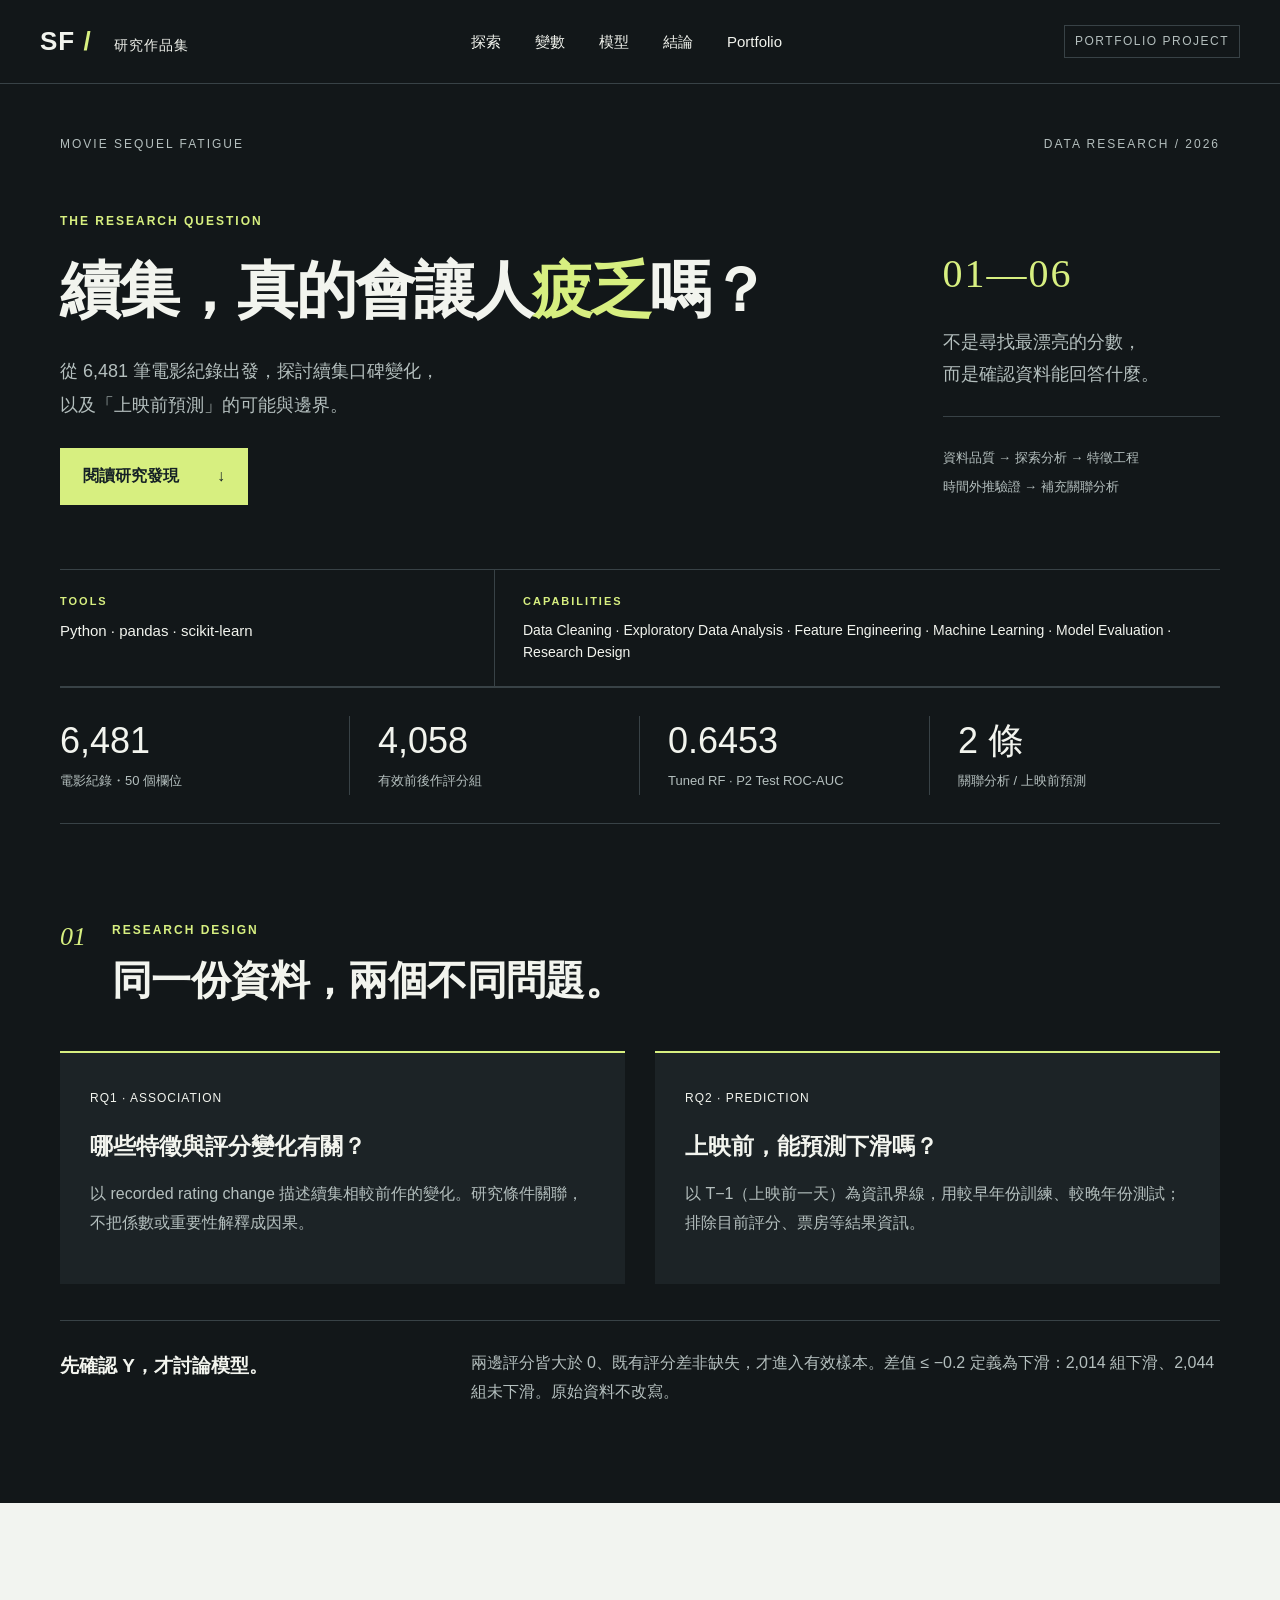
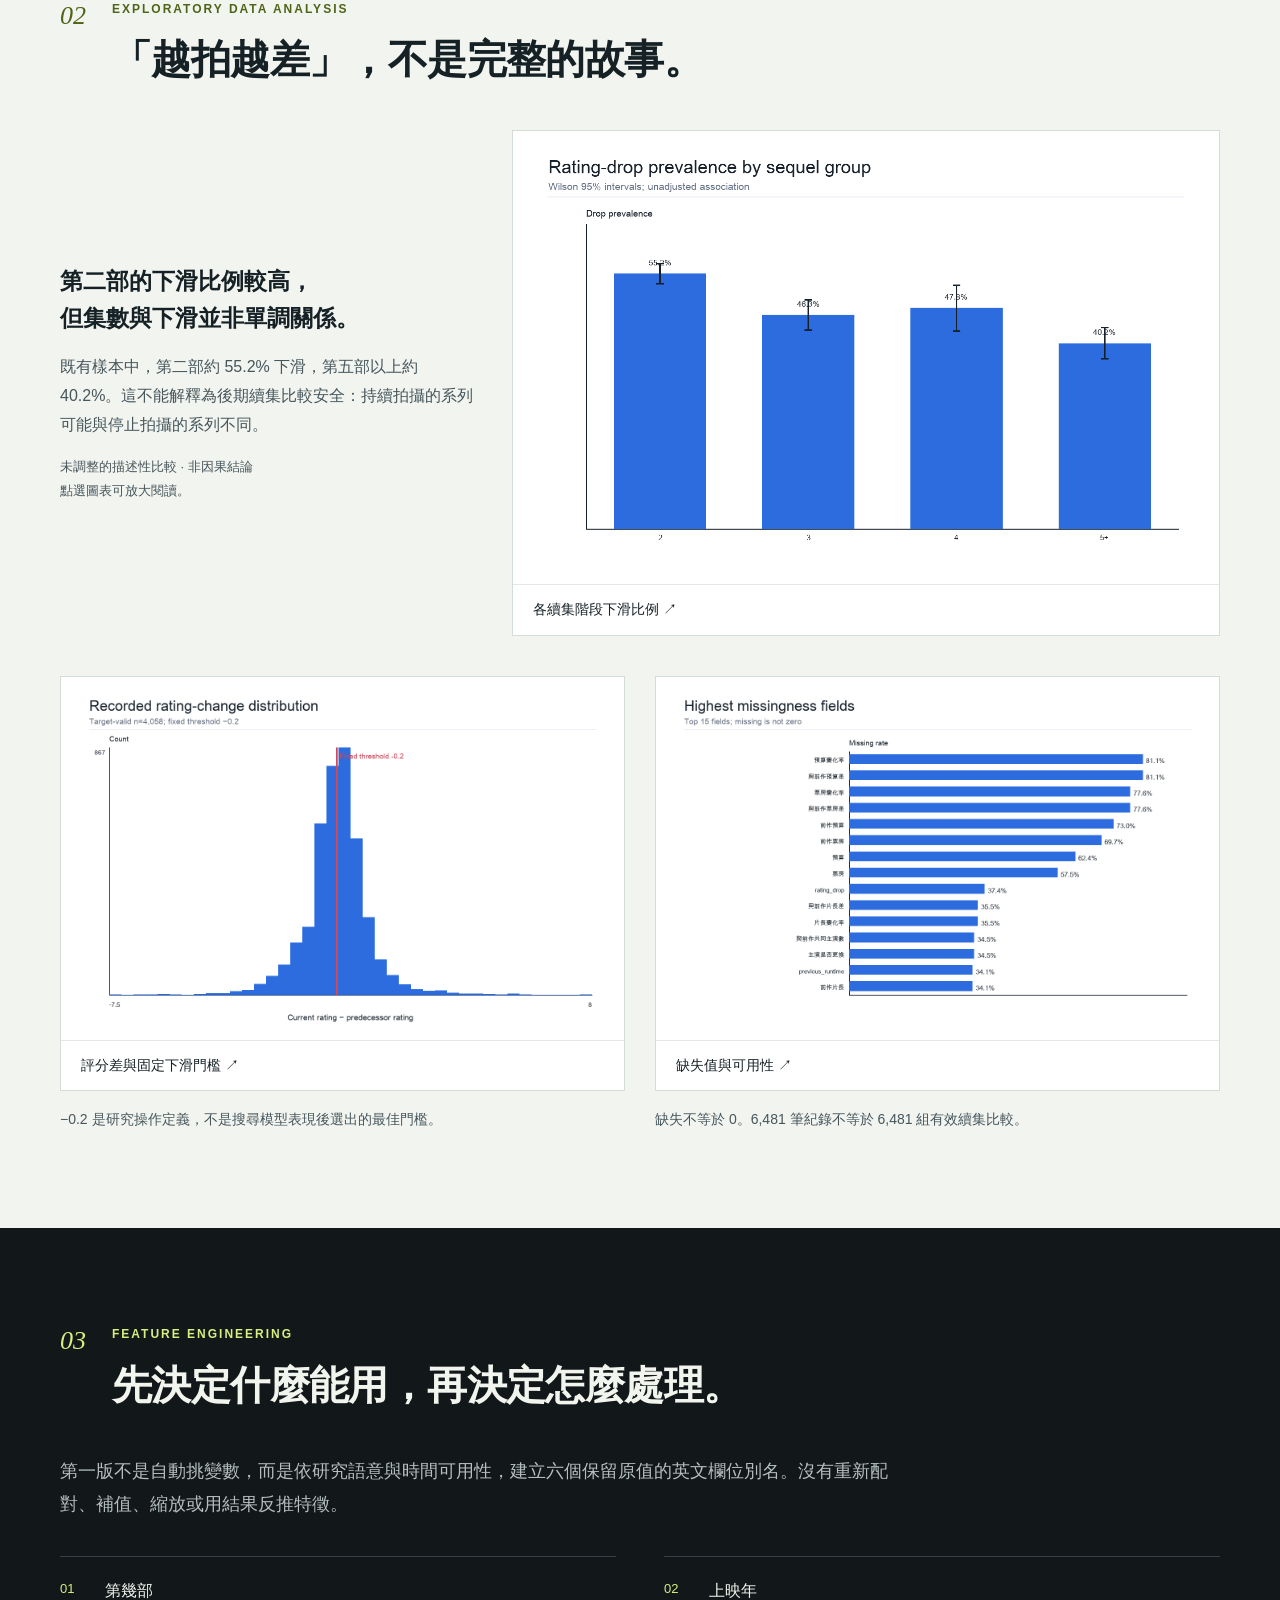
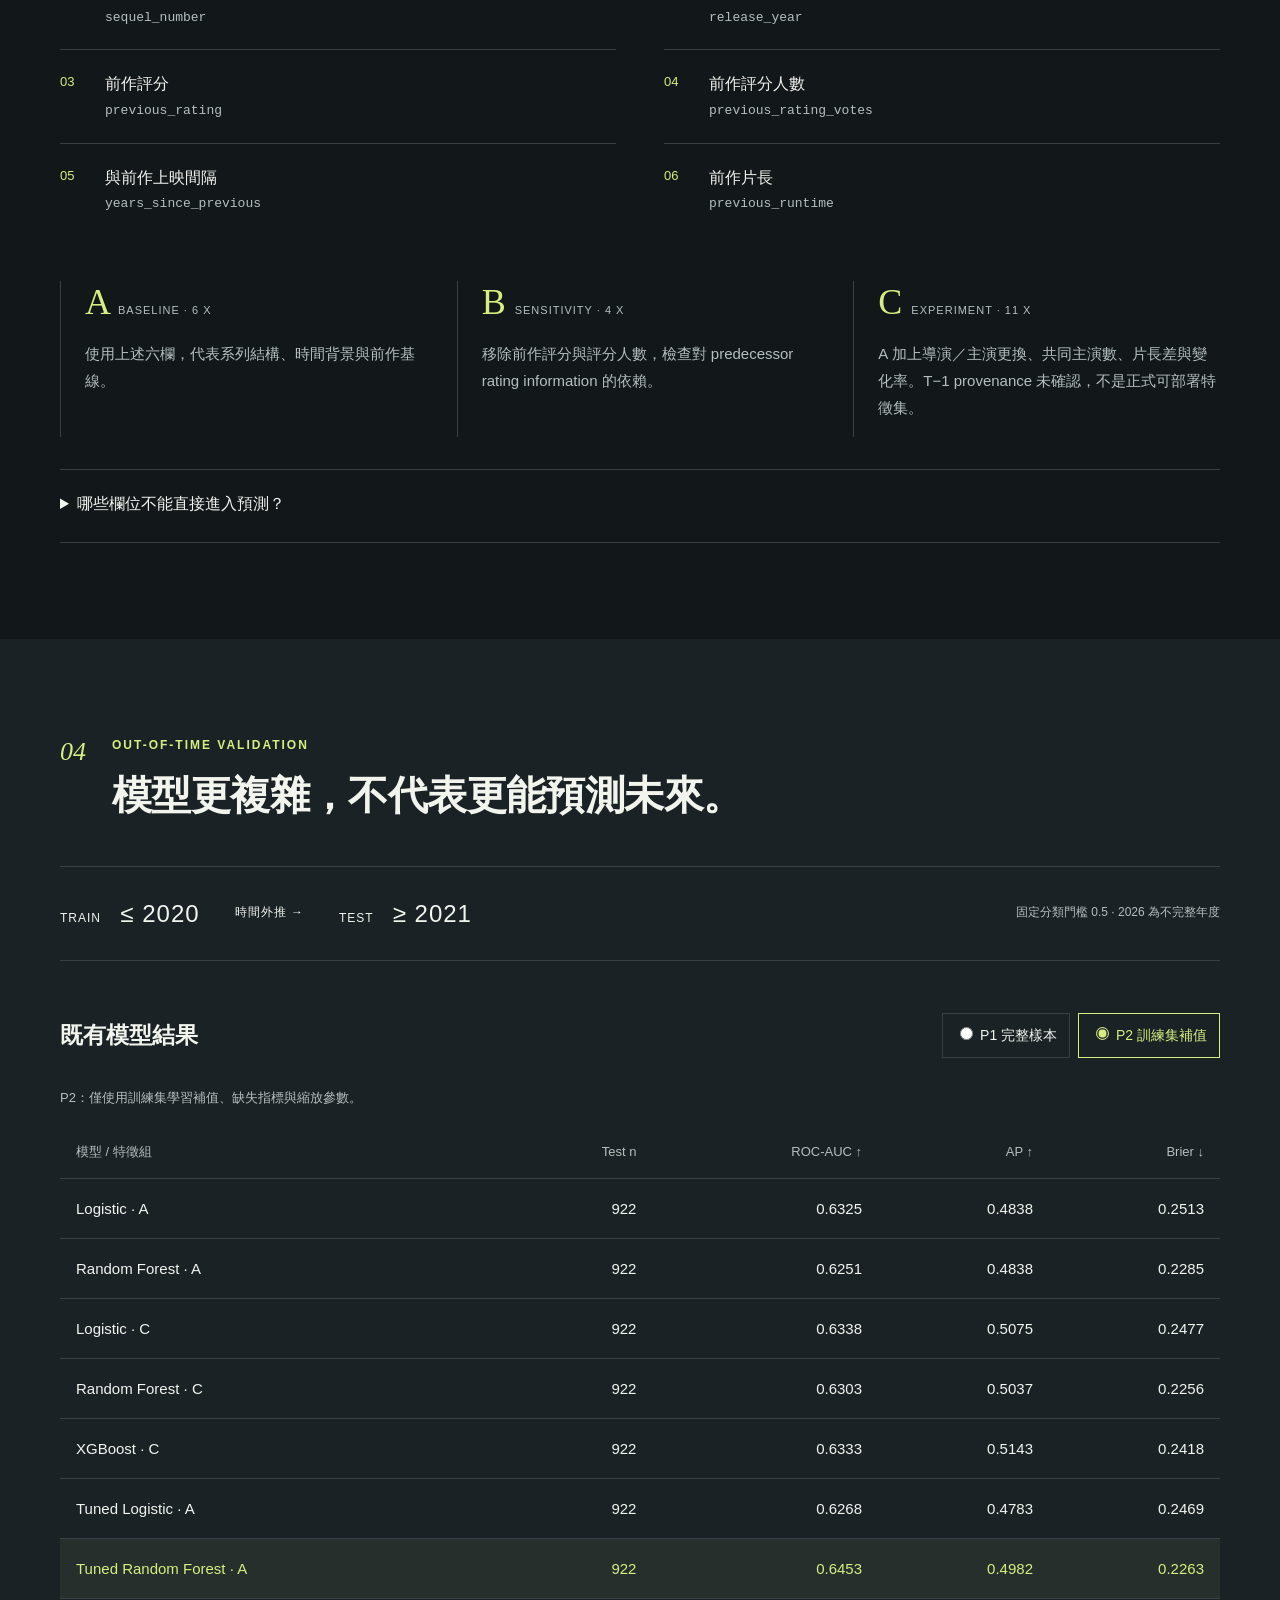
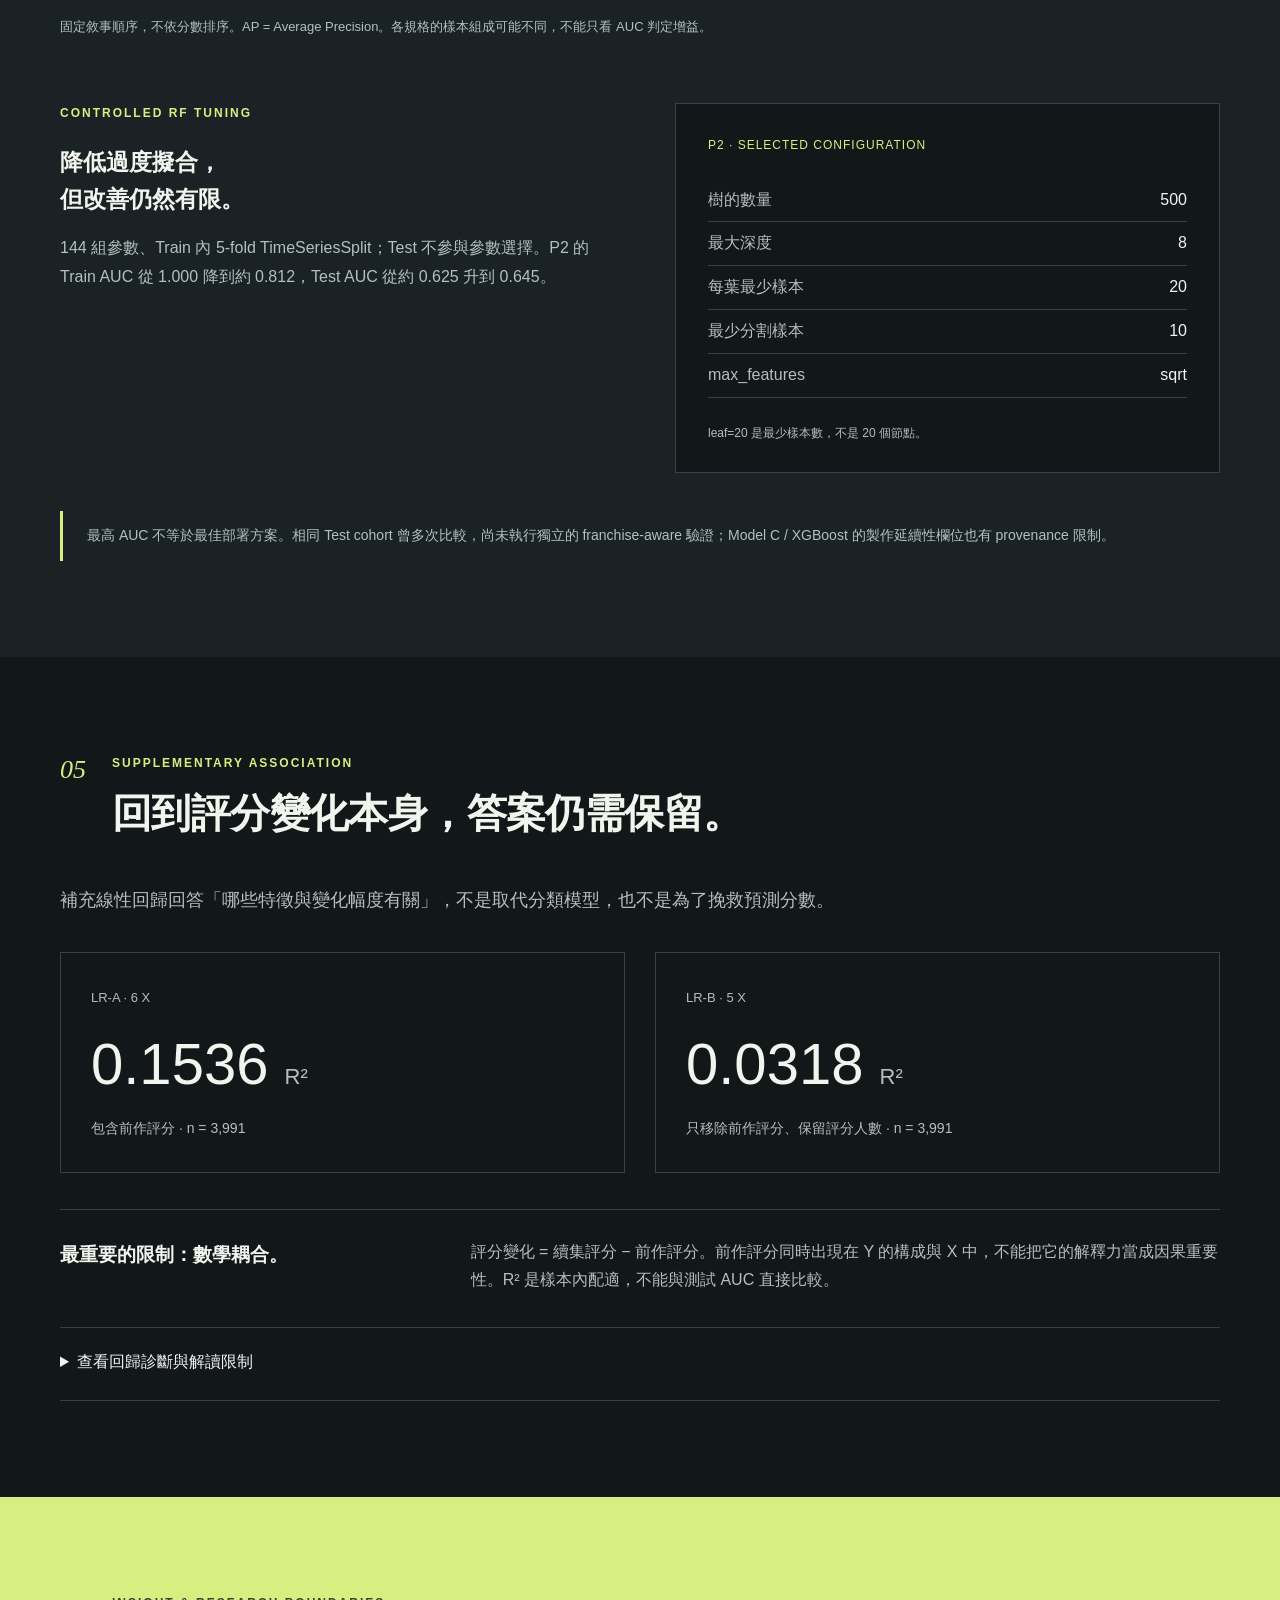
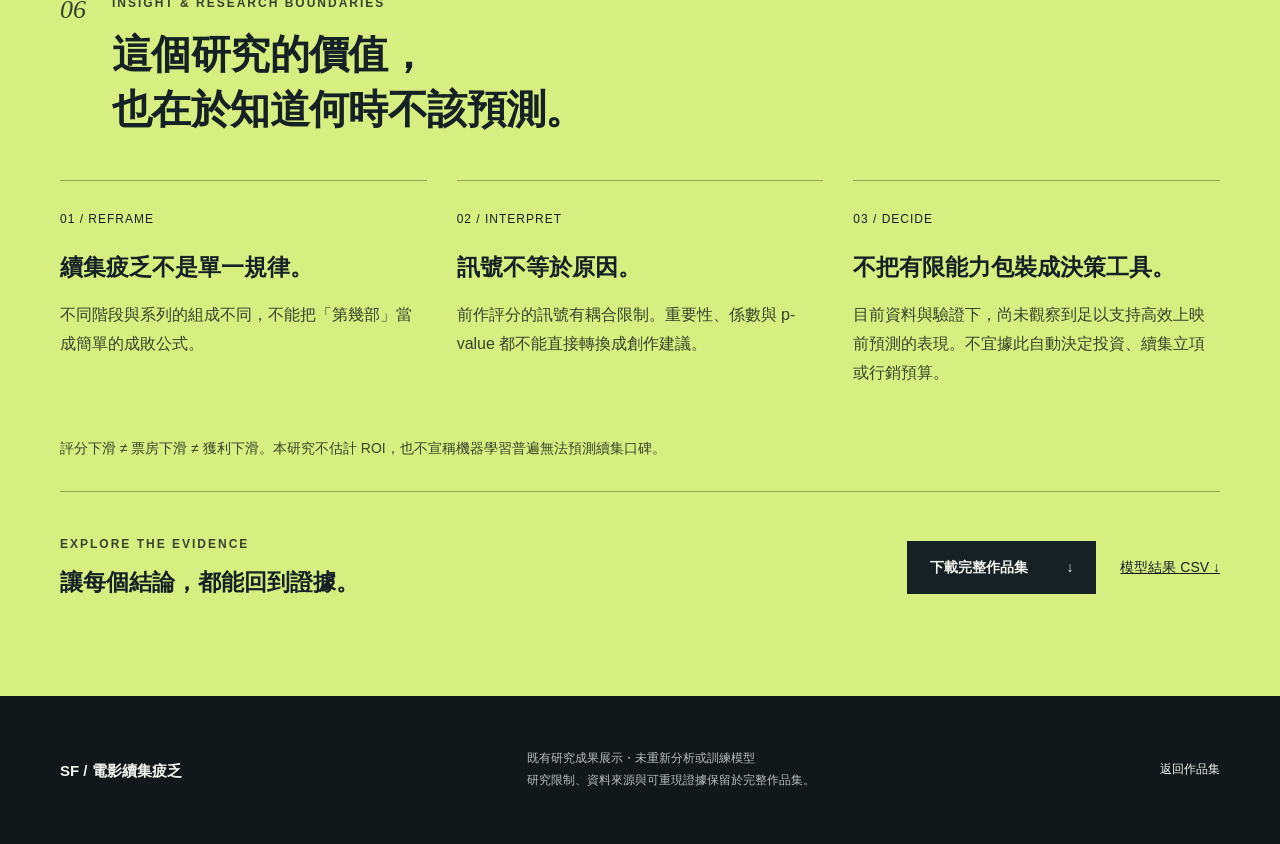
==== commit 7d221b33: "feat: refine portfolio presentation and resume" ====
--- a/projects/movie-sequel-fatigue/index.html
+++ b/projects/movie-sequel-fatigue/index.html
@@ -1,7 +1,7 @@
 <!DOCTYPE html>
-<html lang="zh-Hant"><head><meta charset="utf-8"><meta name="viewport" content="width=device-width,initial-scale=1"><meta name="description" content="電影續集疲乏資料分析作品集：從資料品質、探索分析到時間外推預測的研究邊界。"><title>電影續集疲乏 — Data Research Portfolio</title><link rel="canonical" href="https://minnggy.github.io/projects/movie-sequel-fatigue/"><meta property="og:type" content="article"><meta property="og:title" content="電影續集疲乏 — Applied ML Research"><meta property="og:description" content="從 6,481 筆電影紀錄探討續集評分變化與上映前預測的可能及邊界。"><link rel="icon" type="image/svg+xml" href="data:image/svg+xml,%3Csvg xmlns='http://www.w3.org/2000/svg' viewBox='0 0 32 32'%3E%3Crect width='32' height='32' rx='6' fill='%23121517'/%3E%3Cpath d='M8 8h16v4H12v3h10v4H12v5H8z' fill='%23d7ef80'/%3E%3C/svg%3E"><link rel="stylesheet" href="style.css"><style>.project-credentials{display:grid;grid-template-columns:minmax(0,.75fr) minmax(0,1.25fr);margin:0;border-top:1px solid var(--line)}.project-credentials>div{display:block;padding:22px 28px;border-bottom:1px solid var(--line)}.project-credentials>div:first-child{padding-left:0;border-right:1px solid var(--line)}.project-credentials>div:last-child{padding-right:0}.project-credentials dt{color:var(--accent);font-size:11px;font-weight:700;letter-spacing:2px;text-transform:uppercase}.project-credentials dd{margin:7px 0 0;color:var(--ink);line-height:1.7;overflow-wrap:anywhere}@media(max-width:800px){.project-credentials{grid-template-columns:1fr}.project-credentials>div:first-child{padding-right:0;border-right:0}.project-credentials>div:last-child{padding-left:0}}</style></head>
+<html lang="zh-Hant"><head><meta charset="utf-8"><meta name="viewport" content="width=device-width,initial-scale=1"><meta name="description" content="電影續集疲乏資料分析作品集：從資料品質、探索分析到時間外推預測的研究邊界。"><title>電影續集疲乏 — Data Research Portfolio</title><link rel="canonical" href="https://minnggy.github.io/projects/movie-sequel-fatigue/"><meta property="og:type" content="article"><meta property="og:title" content="電影續集疲乏 — Applied ML Research"><meta property="og:description" content="從 6,481 筆電影紀錄探討續集評分變化與上映前預測的可能及邊界。"><link rel="icon" type="image/svg+xml" href="data:image/svg+xml,%3Csvg xmlns='http://www.w3.org/2000/svg' viewBox='0 0 32 32'%3E%3Crect width='32' height='32' rx='6' fill='%23121517'/%3E%3Cpath d='M8 8h16v4H12v3h10v4H12v5H8z' fill='%23d7ef80'/%3E%3C/svg%3E"><link rel="stylesheet" href="style.css"><style>.project-credentials{display:grid;grid-template-columns:minmax(0,.75fr) minmax(0,1.25fr);margin:0;border-top:1px solid var(--line)}.project-credentials>div{display:block;padding:22px 28px;border-bottom:1px solid var(--line)}.project-credentials>div:first-child{padding-left:0;border-right:1px solid var(--line)}.project-credentials>div:last-child{padding-right:0}.project-credentials dt{color:var(--accent);font-size:11px;font-weight:700;letter-spacing:2px;text-transform:uppercase}.project-credentials dd{margin:7px 0 0;color:var(--ink);font-size:14px;font-weight:400;line-height:1.6;overflow-wrap:anywhere}.project-credentials [data-meta="tools"] dd{font-size:15px;font-weight:500}@media(max-width:800px){.project-credentials{grid-template-columns:1fr}.project-credentials>div:first-child{padding-right:0;border-right:0}.project-credentials>div:last-child{padding-left:0}}</style></head>
 <body><a class="skip" href="#main">跳至主要內容</a><header><a class="brand" href="../../index.html"><b>SF<span> / </span></b>研究作品集</a><nav aria-label="主要導覽"><a href="#explore">探索</a><a href="#features">變數</a><a href="#models">模型</a><a href="#insight">結論</a><a href="../../index.html">Portfolio</a></nav><span class="preview">PORTFOLIO PROJECT</span></header>
-<main id="main"><section class="hero wrap" aria-labelledby="movie-title"><div class="eyebrow">MOVIE SEQUEL FATIGUE <span>DATA RESEARCH / 2026</span></div><div class="hero-grid"><div><p class="chapter">THE RESEARCH QUESTION</p><h1 id="movie-title">續集，<br>真的會讓人<span class="accent">疲乏</span>嗎？</h1><p class="intro">從 6,481 筆電影紀錄出發，探討續集口碑變化，<br class="desktop">以及「上映前預測」的可能與邊界。</p><a class="button" href="#explore">閱讀研究發現 <span>↓</span></a></div><aside class="hero-note" aria-label="研究方法摘要"><div class="big-index">01—06</div><p>不是尋找最漂亮的分數，<br>而是確認資料能回答什麼。</p><div class="note-line"></div><small>資料品質 → 探索分析 → 特徵工程<br>時間外推驗證 → 補充關聯分析</small></aside></div><dl class="project-credentials" aria-label="專案工具與能力"><div><dt>Tools</dt><dd>Python · pandas · scikit-learn</dd></div><div><dt>Capabilities</dt><dd>Data Cleaning · Exploratory Data Analysis · Feature Engineering · Machine Learning · Model Evaluation · Research Design</dd></div></dl><div class="stats"><div><strong>6,481</strong><span>電影紀錄・50 個欄位</span></div><div><strong>4,058</strong><span>有效前後作評分組</span></div><div><strong>0.6453</strong><span>Tuned RF · P2 Test ROC-AUC</span></div><div><strong>2 條</strong><span>關聯分析 / 上映前預測</span></div></div></section>
+<main id="main"><section class="hero wrap" aria-labelledby="movie-title"><div class="eyebrow">MOVIE SEQUEL FATIGUE <span>DATA RESEARCH / 2026</span></div><div class="hero-grid"><div><p class="chapter">THE RESEARCH QUESTION</p><h1 id="movie-title">續集，真的會讓人<span class="accent">疲乏</span>嗎？</h1><p class="intro">從 6,481 筆電影紀錄出發，探討續集口碑變化，<br class="desktop">以及「上映前預測」的可能與邊界。</p><a class="button" href="#explore">閱讀研究發現 <span>↓</span></a></div><aside class="hero-note" aria-label="研究方法摘要"><div class="big-index">01—06</div><p>不是尋找最漂亮的分數，<br>而是確認資料能回答什麼。</p><div class="note-line"></div><small>資料品質 → 探索分析 → 特徵工程<br>時間外推驗證 → 補充關聯分析</small></aside></div><dl class="project-credentials" aria-label="專案工具與能力"><div data-meta="tools"><dt>Tools</dt><dd>Python · pandas · scikit-learn</dd></div><div><dt>Capabilities</dt><dd>Data Cleaning · Exploratory Data Analysis · Feature Engineering · Machine Learning · Model Evaluation · Research Design</dd></div></dl><div class="stats"><div><strong>6,481</strong><span>電影紀錄・50 個欄位</span></div><div><strong>4,058</strong><span>有效前後作評分組</span></div><div><strong>0.6453</strong><span>Tuned RF · P2 Test ROC-AUC</span></div><div><strong>2 條</strong><span>關聯分析 / 上映前預測</span></div></div></section>
 <section class="section wrap" id="design"><div class="section-title"><span class="number">01</span><div><p class="chapter">RESEARCH DESIGN</p><h2>同一份資料，兩個不同問題。</h2></div></div><div class="two-col"><article class="text-card"><span class="pill">RQ1 · ASSOCIATION</span><h3>哪些特徵與評分變化有關？</h3><p>以 recorded rating change 描述續集相較前作的變化。研究條件關聯，不把係數或重要性解釋成因果。</p></article><article class="text-card"><span class="pill">RQ2 · PREDICTION</span><h3>上映前，能預測下滑嗎？</h3><p>以 T−1（上映前一天）為資訊界線，用較早年份訓練、較晚年份測試；排除目前評分、票房等結果資訊。</p></article></div><div class="rule"><strong>先確認 Y，才討論模型。</strong><p>兩邊評分皆大於 0、既有評分差非缺失，才進入有效樣本。差值 ≤ −0.2 定義為下滑：2,014 組下滑、2,044 組未下滑。原始資料不改寫。</p></div></section>
 <section class="section light" id="explore"><div class="wrap"><div class="section-title"><span class="number">02</span><div><p class="chapter">EXPLORATORY DATA ANALYSIS</p><h2>「越拍越差」，不是完整的故事。</h2></div></div><div class="chart-layout"><div class="chart-copy"><h3>第二部的下滑比例較高，<br>但集數與下滑並非單調關係。</h3><p>既有樣本中，第二部約 55.2% 下滑，第五部以上約 40.2%。這不能解釋為後期續集比較安全：持續拍攝的系列可能與停止拍攝的系列不同。</p><p class="source">未調整的描述性比較 · 非因果結論<br>點選圖表可放大閱讀。</p></div><button type="button" class="chart" data-zoom="assets/09_sequel_group_drop_prevalence.png" aria-label="放大各續集階段的下滑比例圖"><img src="assets/09_sequel_group_drop_prevalence.png" width="1400" height="900" alt="第二部下滑約55.2%、第三部46.3%、第四部47.8%、第五部以上40.2%；含Wilson 95%區間"><span>各續集階段下滑比例 ↗</span></button></div><div class="two-col chart-row"><figure><button type="button" class="chart" data-zoom="assets/05_rating_change_distribution.png" aria-label="放大評分差分布"><img loading="lazy" src="assets/05_rating_change_distribution.png" alt="既有評分差分布，標記固定負0.2門檻"><span>評分差與固定下滑門檻 ↗</span></button><figcaption>−0.2 是研究操作定義，不是搜尋模型表現後選出的最佳門檻。</figcaption></figure><figure><button type="button" class="chart" data-zoom="assets/04_missingness_overview.png" aria-label="放大缺失值概況"><img loading="lazy" src="assets/04_missingness_overview.png" alt="各欄位缺失值概況"><span>缺失值與可用性 ↗</span></button><figcaption>缺失不等於 0。6,481 筆紀錄不等於 6,481 組有效續集比較。</figcaption></figure></div></div></section>
 <section class="section wrap" id="features"><div class="section-title"><span class="number">03</span><div><p class="chapter">FEATURE ENGINEERING</p><h2>先決定什麼能用，再決定怎麼處理。</h2></div></div><p class="lead">第一版不是自動挑變數，而是依研究語意與時間可用性，建立六個保留原值的英文欄位別名。沒有重新配對、補值、縮放或用結果反推特徵。</p><div class="feature-list"><div><span>01</span><strong>第幾部</strong><code>sequel_number</code></div><div><span>02</span><strong>上映年</strong><code>release_year</code></div><div><span>03</span><strong>前作評分</strong><code>previous_rating</code></div><div><span>04</span><strong>前作評分人數</strong><code>previous_rating_votes</code></div><div><span>05</span><strong>與前作上映間隔</strong><code>years_since_previous</code></div><div><span>06</span><strong>前作片長</strong><code>previous_runtime</code></div></div><div class="three-col model-cards"><article><b>A <small>BASELINE · 6 X</small></b><p>使用上述六欄，代表系列結構、時間背景與前作基線。</p></article><article><b>B <small>SENSITIVITY · 4 X</small></b><p>移除前作評分與評分人數，檢查對 predecessor rating information 的依賴。</p></article><article><b>C <small>EXPERIMENT · 11 X</small></b><p>A 加上導演／主演更換、共同主演數、片長差與變化率。T−1 provenance 未確認，不是正式可部署特徵集。</p></article></div><details><summary>哪些欄位不能直接進入預測？</summary><p>目前評分、評分人數、人氣、票房、rating change、target flags 與 legacy target 不能作為 X。系列 ID 僅作分組識別；財務定義與製作延續性的時間來源仍有限制。前作評分具有數學耦合，必須搭配敏感度解釋。</p></details></section>
--- a/projects/movie-sequel-fatigue/style.css
+++ b/projects/movie-sequel-fatigue/style.css
@@ -1 +1 @@
-:root{--bg:#121719;--panel:#1c2326;--ink:#f2f4ee;--muted:#b4bfbe;--line:#384246;--accent:#d7ef80;--light:#f2f4f0;--dark:#152125}*{box-sizing:border-box}html{scroll-behavior:smooth;scroll-padding-top:100px}body{margin:0;background:var(--bg);color:var(--ink);font-family:-apple-system,BlinkMacSystemFont,"PingFang TC","Noto Sans TC",sans-serif;font-size:16px;line-height:1.8}a{color:inherit;text-decoration:none}button,input,summary{cursor:pointer}button{font:inherit}a,button,summary{transition:background .18s,color .18s}a:focus-visible,button:focus-visible,summary:focus-visible,input:focus-visible,[tabindex]:focus-visible{outline:3px solid #7fafff;outline-offset:5px}a:hover{color:var(--accent)}.wrap{max-width:1240px;margin:auto;padding-left:40px;padding-right:40px}header{height:84px;display:flex;align-items:center;justify-content:space-between;padding:0 40px;border-bottom:1px solid var(--line);background:var(--bg);position:sticky;top:0;z-index:4}.brand{font-size:14px;letter-spacing:1px}.brand b{font-size:26px;margin-right:14px}.brand span{color:var(--accent)}nav{display:flex;gap:34px}nav a{padding:12px 0;font-size:15px}.preview{font-size:12px;letter-spacing:1.5px;color:var(--muted);border:1px solid var(--line);padding:5px 10px}.hero{padding-top:50px;padding-bottom:0}.eyebrow{display:flex;justify-content:space-between;font-size:12px;letter-spacing:2px;color:var(--muted)}.hero-grid{display:grid;grid-template-columns:3fr 1fr;gap:50px;align-items:end;padding:55px 0 64px}.chapter{font-size:12px;letter-spacing:2px;color:var(--accent);margin:0 0 20px;font-weight:600}h1{font-size:clamp(44px,5.9vw,78px);line-height:1.23;letter-spacing:-2px;margin:0;font-weight:750}.accent{color:var(--accent)}.intro{color:var(--muted);margin:26px 0;font-size:18px;line-height:1.9}.button{display:inline-flex;align-items:center;gap:38px;padding:13px 22px;background:var(--accent);color:var(--dark);font-weight:650;border:1px solid var(--accent)}.button:hover{background:#e9ffab;color:var(--dark)}.hero-note{padding-bottom:4px}.big-index{font-size:40px;font-family:Georgia,serif;color:var(--accent);letter-spacing:2px}.hero-note p{font-size:18px}.hero-note small{font-size:13px;color:var(--muted)}.note-line{height:1px;background:var(--line);margin:26px 0}.stats{border-top:1px solid var(--line);border-bottom:1px solid var(--line);display:grid;grid-template-columns:repeat(4,1fr);padding:28px 0}.stats div{padding:0 28px;border-right:1px solid var(--line)}.stats div:first-child{padding-left:0}.stats div:last-child{border:0}.stats strong{display:block;font-size:36px;line-height:1.4;font-weight:500;font-variant-numeric:tabular-nums}.stats span{font-size:13px;color:var(--muted)}.section{padding-top:96px;padding-bottom:96px}.section-title{display:flex;align-items:flex-start;gap:26px;margin-bottom:42px}.number{font:italic 26px Georgia,serif;color:var(--accent);padding-top:2px}.section-title .chapter{margin-bottom:12px}h2{font-size:clamp(28px,3.1vw,42px);line-height:1.4;font-weight:600;margin:0;letter-spacing:-.6px}h3{font-size:23px;line-height:1.6;font-weight:600;margin:16px 0}.two-col{display:grid;grid-template-columns:1fr 1fr;gap:30px}.three-col{display:grid;grid-template-columns:repeat(3,1fr);gap:30px}.text-card{padding:30px;background:var(--panel);border-top:2px solid var(--accent)}p{margin:16px 0;color:var(--muted)}.pill{font-size:12px;letter-spacing:1px}.rule{display:grid;grid-template-columns:1fr 2fr;gap:36px;border-top:1px solid var(--line);padding-top:28px;margin-top:36px}.rule strong{font-size:19px}.rule p{margin:0}.light{background:var(--light);color:var(--dark)}.light .chapter,.light .number{color:#506417}.light p{color:#46565b}.chart-layout{display:grid;grid-template-columns:1fr 1.7fr;gap:36px;align-items:center}.source{font-size:13px;line-height:1.8;color:var(--muted)}.chart{width:100%;background:white;border:1px solid #d4dcd8;padding:0;display:block;text-align:left;color:var(--dark)}.chart img{display:block;width:100%;height:auto}.chart span{display:block;padding:12px 20px;border-top:1px solid #e3e7e5;font-size:14px}.chart:hover{border-color:#53672a;box-shadow:0 8px 22px #14202510}.chart-row{margin-top:40px}.chart-row figure{margin:0}.chart-row .chart img{aspect-ratio:1.55;object-fit:contain}.chart-row figcaption{font-size:14px;color:#46565b;margin-top:16px}.lead{max-width:850px;font-size:18px;margin-bottom:36px}.feature-list{display:grid;grid-template-columns:1fr 1fr;column-gap:48px}.feature-list>div{display:grid;grid-template-columns:30px 1fr;gap:0 15px;padding:20px 0;border-top:1px solid var(--line)}.feature-list span{grid-row:span 2;color:var(--accent);font-size:13px}.feature-list strong{font-weight:500}.feature-list code{font-size:13px;color:var(--muted);overflow-wrap:anywhere}.model-cards{margin-top:45px}.model-cards article{border-left:1px solid var(--line);padding-left:24px}.model-cards b{font:36px Georgia,serif;color:var(--accent)}.model-cards small{font:11px -apple-system,sans-serif;color:var(--muted);letter-spacing:1px}.model-cards p{font-size:15px}.models{background:#1a2225}details{margin-top:32px;border-top:1px solid var(--line);border-bottom:1px solid var(--line);padding:20px 0}summary{min-height:32px}details p{max-width:950px}.split-band{display:flex;gap:35px;align-items:center;border-block:1px solid var(--line);padding:25px 0;margin-bottom:40px}.split-band>span{font-size:12px;letter-spacing:1px}.split-band strong{font-size:24px;margin-left:15px;font-weight:500}.split-band small{margin-left:auto;color:var(--muted);font-size:12px}.table-head{display:flex;align-items:center;justify-content:space-between;gap:20px}fieldset{border:0;display:flex;gap:8px;padding:0;margin:0}fieldset label{font-size:14px;border:1px solid var(--line);padding:9px 12px;cursor:pointer}fieldset label:has(input:checked){color:var(--accent);border-color:var(--accent)}input{accent-color:var(--accent)}.table-scroll{overflow:auto}table{width:100%;border-collapse:collapse;font-variant-numeric:tabular-nums;white-space:nowrap}th{text-align:left;font-size:13px;color:var(--muted);font-weight:400;padding:15px 16px;border-bottom:1px solid var(--line)}td{padding:16px;font-size:15px;border-bottom:1px solid var(--line)}th:not(:first-child),td:not(:first-child){text-align:right}tr.highlight{background:#d7ef8010;color:var(--accent)}.tuning{margin-top:64px;gap:70px}.parameter-box{padding:26px 32px;background:var(--bg);border:1px solid var(--line)}.parameter-box>span{font-size:12px;letter-spacing:1px;color:var(--accent)}dl{margin:20px 0}dl>div{display:flex;justify-content:space-between;border-bottom:1px solid var(--line);padding:7px 0}dt{color:var(--muted)}dd{margin:0}.parameter-box small{font-size:12px;color:var(--muted)}.caution{margin-top:38px;border-left:3px solid var(--accent);padding:12px 24px;font-size:14px;color:var(--muted)}.fit-cards article{padding:30px;border:1px solid var(--line)}.fit-cards article>span{font-size:13px;color:var(--muted)}.fit-cards strong{display:block;font-size:58px;font-weight:400;font-variant-numeric:tabular-nums}.fit-cards small{font-size:22px;color:var(--muted)}.fit-cards p{font-size:14px;margin:0}.conclusion{background:var(--accent);color:var(--dark)}.conclusion .chapter,.conclusion .number,.conclusion p{color:#35442b}.conclusion article>span{font-size:12px;letter-spacing:1px}.conclusion article{border-top:1px solid #92a951;padding-top:23px}.conclusion .conclusion-note{border-bottom:1px solid #92a951;padding-bottom:30px;margin-top:32px;font-size:14px}.downloads{display:flex;align-items:center;gap:24px;margin-top:42px}.downloads>div{margin-right:auto}.downloads h3{margin:0}.downloads .chapter{margin-bottom:8px}.downloads .button{background:var(--dark);color:var(--ink);border-color:var(--dark);font-size:14px}.text-link{font-size:14px;text-decoration:underline}.conclusion a:hover{color:#4b611c}.conclusion .button:hover{background:#33423d;color:white}footer{display:flex;align-items:center;justify-content:space-between;gap:30px;padding-top:36px;padding-bottom:36px}footer b{font-size:15px}footer p,footer a{font-size:12px}dialog{background:#fff;color:var(--dark);border:0;padding:16px;max-width:96vw;width:1400px;max-height:94vh}dialog::backdrop{background:#000c}dialog img{display:block;width:100%;height:auto}dialog p{color:#46565b;font-size:13px}dialog form{position:sticky;top:0;text-align:right}.close{background:var(--bg);color:white;border:0;padding:10px 22px;min-height:44px}.sr-only,.skip{position:absolute;width:1px;height:1px;overflow:hidden;clip-path:inset(50%)}.skip:focus{position:fixed;width:auto;height:auto;clip-path:none;top:10px;left:10px;z-index:10;background:var(--accent);color:var(--dark);padding:10px}@media(max-width:800px){.wrap{padding-left:24px;padding-right:24px}header{padding:0 24px;height:72px}.preview{display:none}nav{gap:18px}.hero-grid{grid-template-columns:1fr;gap:25px;padding:35px 0 40px}.hero-note{display:none}.stats{grid-template-columns:1fr 1fr;row-gap:28px}.stats div{padding:0 20px}.stats div:nth-child(3){padding-left:0}.stats div:nth-child(2){border:0}.stats strong{font-size:30px}.section{padding-top:60px;padding-bottom:60px}.section-title{gap:16px;margin-bottom:28px}.chart-layout,.three-col,.tuning{grid-template-columns:1fr;gap:24px}.chart-copy h3 br{display:none}.two-col{gap:20px}.rule{grid-template-columns:1fr;gap:10px}.split-band{flex-wrap:wrap;gap:16px}.split-band small{margin:0;width:100%}.table-head{display:block}fieldset{flex-wrap:wrap}.downloads{flex-wrap:wrap}.downloads>div{width:100%}.fit-cards strong{font-size:42px}footer{flex-wrap:wrap}.eyebrow span{display:none}}@media(max-width:520px){header{padding:0 18px}.brand{font-size:12px}.brand b{font-size:22px;margin-right:5px}nav{gap:14px}nav a{font-size:13px;min-height:44px}.wrap{padding-left:20px;padding-right:20px}h1{font-size:46px;letter-spacing:-1px}.intro{font-size:16px}.desktop{display:none}.two-col,.feature-list{grid-template-columns:1fr}.section-title h2{font-size:27px}.stats span{font-size:12px}.fit-cards{grid-template-columns:1fr 1fr;gap:10px}.fit-cards article{padding:20px 12px}.fit-cards strong{font-size:34px}.fit-cards p{font-size:12px}.text-card{padding:24px}.split-band strong{font-size:22px;margin-left:8px}.split-divider{font-size:11px!important}.parameter-box{padding:22px}.downloads .button{gap:16px}.hero{padding-top:30px}.feature-list>div{padding:16px 0}}@media(prefers-reduced-motion:reduce){html{scroll-behavior:auto}*{transition:none!important}}
+:root{--bg:#121719;--panel:#1c2326;--ink:#f2f4ee;--muted:#b4bfbe;--line:#384246;--accent:#d7ef80;--light:#f2f4f0;--dark:#152125}*{box-sizing:border-box}html{scroll-behavior:smooth;scroll-padding-top:100px}body{margin:0;background:var(--bg);color:var(--ink);font-family:-apple-system,BlinkMacSystemFont,"PingFang TC","Noto Sans TC",sans-serif;font-size:16px;line-height:1.8}a{color:inherit;text-decoration:none}button,input,summary{cursor:pointer}button{font:inherit}a,button,summary{transition:background .18s,color .18s}a:focus-visible,button:focus-visible,summary:focus-visible,input:focus-visible,[tabindex]:focus-visible{outline:3px solid #7fafff;outline-offset:5px}a:hover{color:var(--accent)}.wrap{max-width:1240px;margin:auto;padding-left:40px;padding-right:40px}header{height:84px;display:flex;align-items:center;justify-content:space-between;padding:0 40px;border-bottom:1px solid var(--line);background:var(--bg);position:sticky;top:0;z-index:4}.brand{font-size:14px;letter-spacing:1px}.brand b{font-size:26px;margin-right:14px}.brand span{color:var(--accent)}nav{display:flex;gap:34px}nav a{padding:12px 0;font-size:15px}.preview{font-size:12px;letter-spacing:1.5px;color:var(--muted);border:1px solid var(--line);padding:5px 10px}.hero{padding-top:50px;padding-bottom:0}.eyebrow{display:flex;justify-content:space-between;font-size:12px;letter-spacing:2px;color:var(--muted)}.hero-grid{display:grid;grid-template-columns:3fr 1fr;gap:50px;align-items:end;padding:55px 0 64px}.chapter{font-size:12px;letter-spacing:2px;color:var(--accent);margin:0 0 20px;font-weight:600}h1{font-size:clamp(40px,4.8vw,64px);line-height:1.23;letter-spacing:-2px;margin:0;font-weight:700}.accent{color:var(--accent)}.intro{color:var(--muted);margin:26px 0;font-size:18px;line-height:1.9}.button{display:inline-flex;align-items:center;gap:38px;padding:13px 22px;background:var(--accent);color:var(--dark);font-weight:650;border:1px solid var(--accent)}.button:hover{background:#e9ffab;color:var(--dark)}.hero-note{padding-bottom:4px}.big-index{font-size:40px;font-family:Georgia,serif;color:var(--accent);letter-spacing:2px}.hero-note p{font-size:18px}.hero-note small{font-size:13px;color:var(--muted)}.note-line{height:1px;background:var(--line);margin:26px 0}.stats{border-top:1px solid var(--line);border-bottom:1px solid var(--line);display:grid;grid-template-columns:repeat(4,1fr);padding:28px 0}.stats div{padding:0 28px;border-right:1px solid var(--line)}.stats div:first-child{padding-left:0}.stats div:last-child{border:0}.stats strong{display:block;font-size:36px;line-height:1.4;font-weight:500;font-variant-numeric:tabular-nums}.stats span{font-size:13px;color:var(--muted)}.section{padding-top:96px;padding-bottom:96px}.section-title{display:flex;align-items:flex-start;gap:26px;margin-bottom:42px}.number{font:italic 26px Georgia,serif;color:var(--accent);padding-top:2px}.section-title .chapter{margin-bottom:12px}h2{font-size:clamp(28px,3.1vw,42px);line-height:1.4;font-weight:600;margin:0;letter-spacing:-.6px}h3{font-size:23px;line-height:1.6;font-weight:600;margin:16px 0}.two-col{display:grid;grid-template-columns:1fr 1fr;gap:30px}.three-col{display:grid;grid-template-columns:repeat(3,1fr);gap:30px}.text-card{padding:30px;background:var(--panel);border-top:2px solid var(--accent)}p{margin:16px 0;color:var(--muted)}.pill{font-size:12px;letter-spacing:1px}.rule{display:grid;grid-template-columns:1fr 2fr;gap:36px;border-top:1px solid var(--line);padding-top:28px;margin-top:36px}.rule strong{font-size:19px}.rule p{margin:0}.light{background:var(--light);color:var(--dark)}.light .chapter,.light .number{color:#506417}.light p{color:#46565b}.chart-layout{display:grid;grid-template-columns:1fr 1.7fr;gap:36px;align-items:center}.source{font-size:13px;line-height:1.8;color:var(--muted)}.chart{width:100%;background:white;border:1px solid #d4dcd8;padding:0;display:block;text-align:left;color:var(--dark)}.chart img{display:block;width:100%;height:auto}.chart span{display:block;padding:12px 20px;border-top:1px solid #e3e7e5;font-size:14px}.chart:hover{border-color:#53672a;box-shadow:0 8px 22px #14202510}.chart-row{margin-top:40px}.chart-row figure{margin:0}.chart-row .chart img{aspect-ratio:1.55;object-fit:contain}.chart-row figcaption{font-size:14px;color:#46565b;margin-top:16px}.lead{max-width:850px;font-size:18px;margin-bottom:36px}.feature-list{display:grid;grid-template-columns:1fr 1fr;column-gap:48px}.feature-list>div{display:grid;grid-template-columns:30px 1fr;gap:0 15px;padding:20px 0;border-top:1px solid var(--line)}.feature-list span{grid-row:span 2;color:var(--accent);font-size:13px}.feature-list strong{font-weight:500}.feature-list code{font-size:13px;color:var(--muted);overflow-wrap:anywhere}.model-cards{margin-top:45px}.model-cards article{border-left:1px solid var(--line);padding-left:24px}.model-cards b{font:36px Georgia,serif;color:var(--accent)}.model-cards small{font:11px -apple-system,sans-serif;color:var(--muted);letter-spacing:1px}.model-cards p{font-size:15px}.models{background:#1a2225}details{margin-top:32px;border-top:1px solid var(--line);border-bottom:1px solid var(--line);padding:20px 0}summary{min-height:32px}details p{max-width:950px}.split-band{display:flex;gap:35px;align-items:center;border-block:1px solid var(--line);padding:25px 0;margin-bottom:40px}.split-band>span{font-size:12px;letter-spacing:1px}.split-band strong{font-size:24px;margin-left:15px;font-weight:500}.split-band small{margin-left:auto;color:var(--muted);font-size:12px}.table-head{display:flex;align-items:center;justify-content:space-between;gap:20px}fieldset{border:0;display:flex;gap:8px;padding:0;margin:0}fieldset label{font-size:14px;border:1px solid var(--line);padding:9px 12px;cursor:pointer}fieldset label:has(input:checked){color:var(--accent);border-color:var(--accent)}input{accent-color:var(--accent)}.table-scroll{overflow:auto}table{width:100%;border-collapse:collapse;font-variant-numeric:tabular-nums;white-space:nowrap}th{text-align:left;font-size:13px;color:var(--muted);font-weight:400;padding:15px 16px;border-bottom:1px solid var(--line)}td{padding:16px;font-size:15px;border-bottom:1px solid var(--line)}th:not(:first-child),td:not(:first-child){text-align:right}tr.highlight{background:#d7ef8010;color:var(--accent)}.tuning{margin-top:64px;gap:70px}.parameter-box{padding:26px 32px;background:var(--bg);border:1px solid var(--line)}.parameter-box>span{font-size:12px;letter-spacing:1px;color:var(--accent)}dl{margin:20px 0}dl>div{display:flex;justify-content:space-between;border-bottom:1px solid var(--line);padding:7px 0}dt{color:var(--muted)}dd{margin:0}.parameter-box small{font-size:12px;color:var(--muted)}.caution{margin-top:38px;border-left:3px solid var(--accent);padding:12px 24px;font-size:14px;color:var(--muted)}.fit-cards article{padding:30px;border:1px solid var(--line)}.fit-cards article>span{font-size:13px;color:var(--muted)}.fit-cards strong{display:block;font-size:58px;font-weight:400;font-variant-numeric:tabular-nums}.fit-cards small{font-size:22px;color:var(--muted)}.fit-cards p{font-size:14px;margin:0}.conclusion{background:var(--accent);color:var(--dark)}.conclusion .chapter,.conclusion .number,.conclusion p{color:#35442b}.conclusion article>span{font-size:12px;letter-spacing:1px}.conclusion article{border-top:1px solid #92a951;padding-top:23px}.conclusion .conclusion-note{border-bottom:1px solid #92a951;padding-bottom:30px;margin-top:32px;font-size:14px}.downloads{display:flex;align-items:center;gap:24px;margin-top:42px}.downloads>div{margin-right:auto}.downloads h3{margin:0}.downloads .chapter{margin-bottom:8px}.downloads .button{background:var(--dark);color:var(--ink);border-color:var(--dark);font-size:14px}.text-link{font-size:14px;text-decoration:underline}.conclusion a:hover{color:#4b611c}.conclusion .button:hover{background:#33423d;color:white}footer{display:flex;align-items:center;justify-content:space-between;gap:30px;padding-top:36px;padding-bottom:36px}footer b{font-size:15px}footer p,footer a{font-size:12px}dialog{background:#fff;color:var(--dark);border:0;padding:16px;max-width:96vw;width:1400px;max-height:94vh}dialog::backdrop{background:#000c}dialog img{display:block;width:100%;height:auto}dialog p{color:#46565b;font-size:13px}dialog form{position:sticky;top:0;text-align:right}.close{background:var(--bg);color:white;border:0;padding:10px 22px;min-height:44px}.sr-only,.skip{position:absolute;width:1px;height:1px;overflow:hidden;clip-path:inset(50%)}.skip:focus{position:fixed;width:auto;height:auto;clip-path:none;top:10px;left:10px;z-index:10;background:var(--accent);color:var(--dark);padding:10px}@media(max-width:800px){.wrap{padding-left:24px;padding-right:24px}header{padding:0 24px;height:72px}.preview{display:none}nav{gap:18px}.hero-grid{grid-template-columns:1fr;gap:25px;padding:35px 0 40px}.hero-note{display:none}.stats{grid-template-columns:1fr 1fr;row-gap:28px}.stats div{padding:0 20px}.stats div:nth-child(3){padding-left:0}.stats div:nth-child(2){border:0}.stats strong{font-size:30px}.section{padding-top:60px;padding-bottom:60px}.section-title{gap:16px;margin-bottom:28px}.chart-layout,.three-col,.tuning{grid-template-columns:1fr;gap:24px}.chart-copy h3 br{display:none}.two-col{gap:20px}.rule{grid-template-columns:1fr;gap:10px}.split-band{flex-wrap:wrap;gap:16px}.split-band small{margin:0;width:100%}.table-head{display:block}fieldset{flex-wrap:wrap}.downloads{flex-wrap:wrap}.downloads>div{width:100%}.fit-cards strong{font-size:42px}footer{flex-wrap:wrap}.eyebrow span{display:none}}@media(max-width:520px){header{padding:0 18px}.brand{font-size:12px}.brand b{font-size:22px;margin-right:5px}nav{gap:14px}nav a{font-size:13px;min-height:44px}.wrap{padding-left:20px;padding-right:20px}h1{font-size:40px;letter-spacing:-1px}.intro{font-size:16px}.desktop{display:none}.two-col,.feature-list{grid-template-columns:1fr}.section-title h2{font-size:27px}.stats span{font-size:12px}.fit-cards{grid-template-columns:1fr 1fr;gap:10px}.fit-cards article{padding:20px 12px}.fit-cards strong{font-size:34px}.fit-cards p{font-size:12px}.text-card{padding:24px}.split-band strong{font-size:22px;margin-left:8px}.split-divider{font-size:11px!important}.parameter-box{padding:22px}.downloads .button{gap:16px}.hero{padding-top:30px}.feature-list>div{padding:16px 0}}@media(prefers-reduced-motion:reduce){html{scroll-behavior:auto}*{transition:none!important}}
